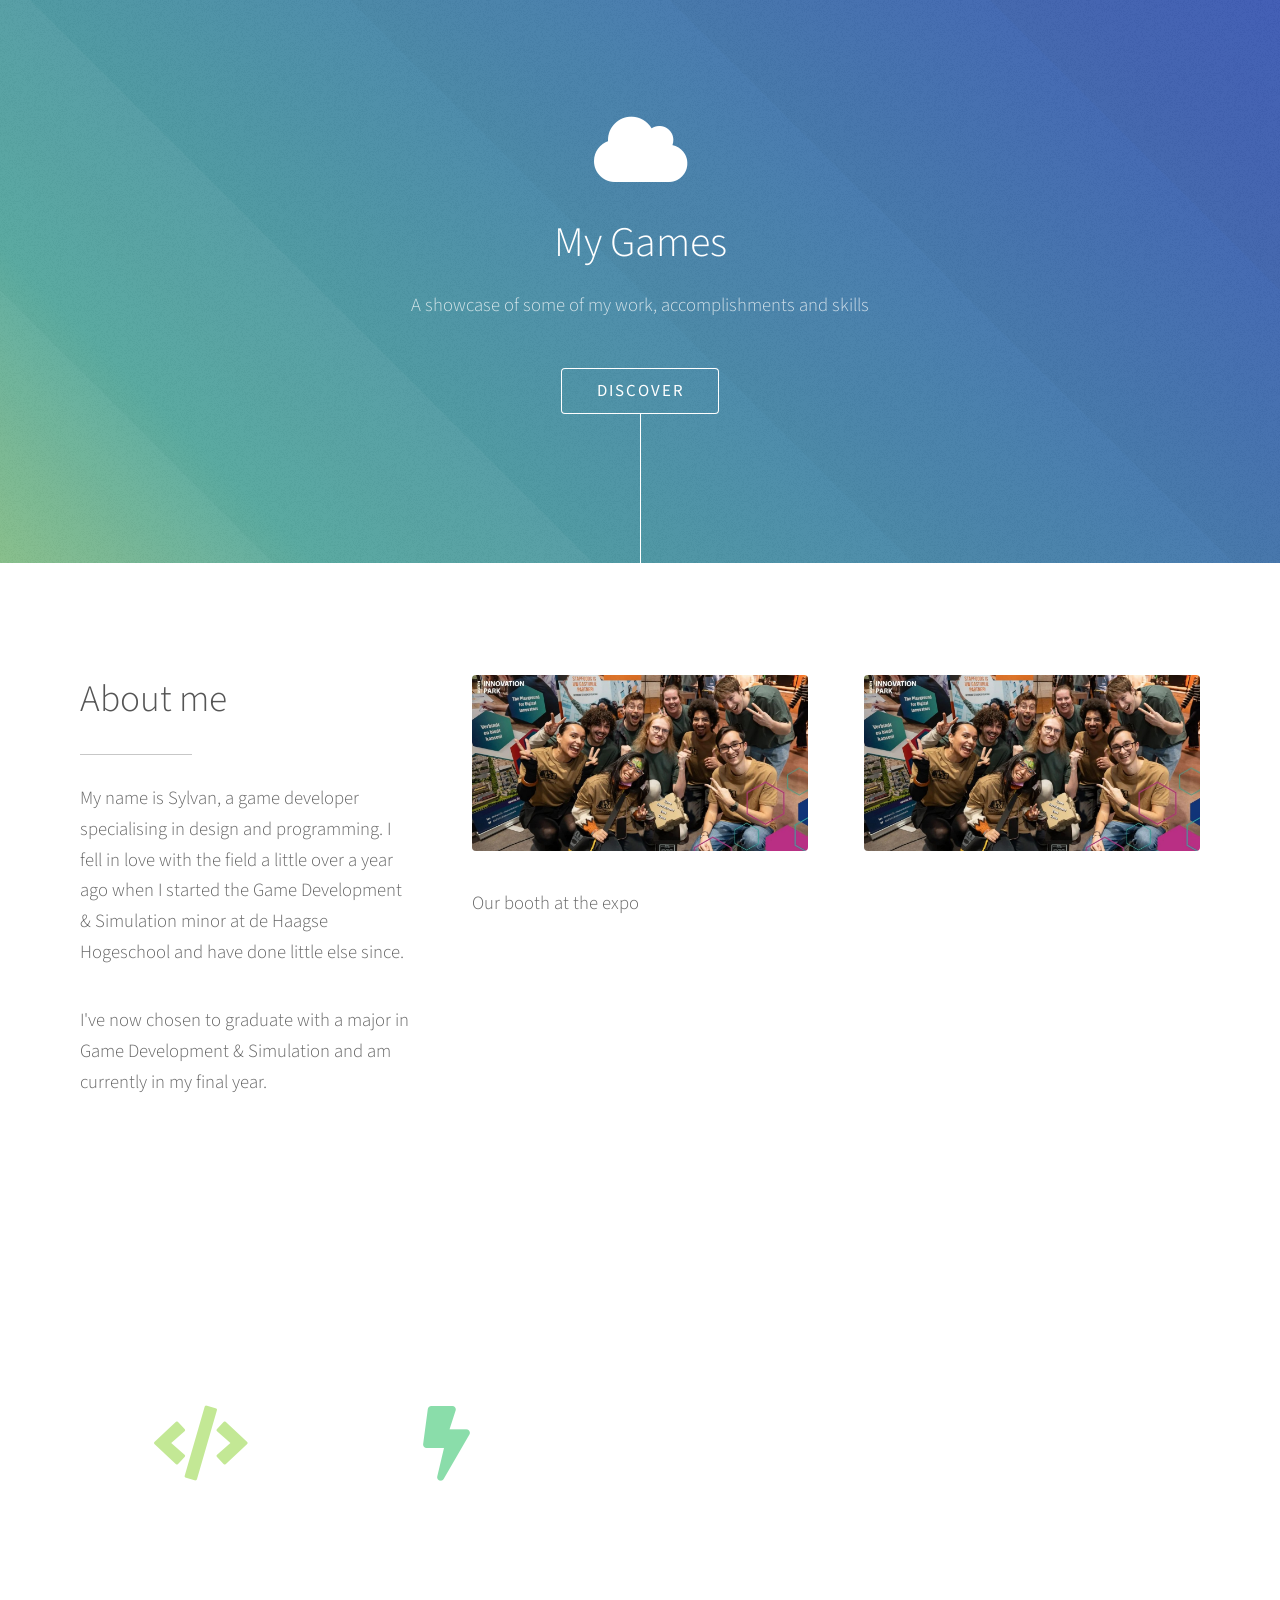
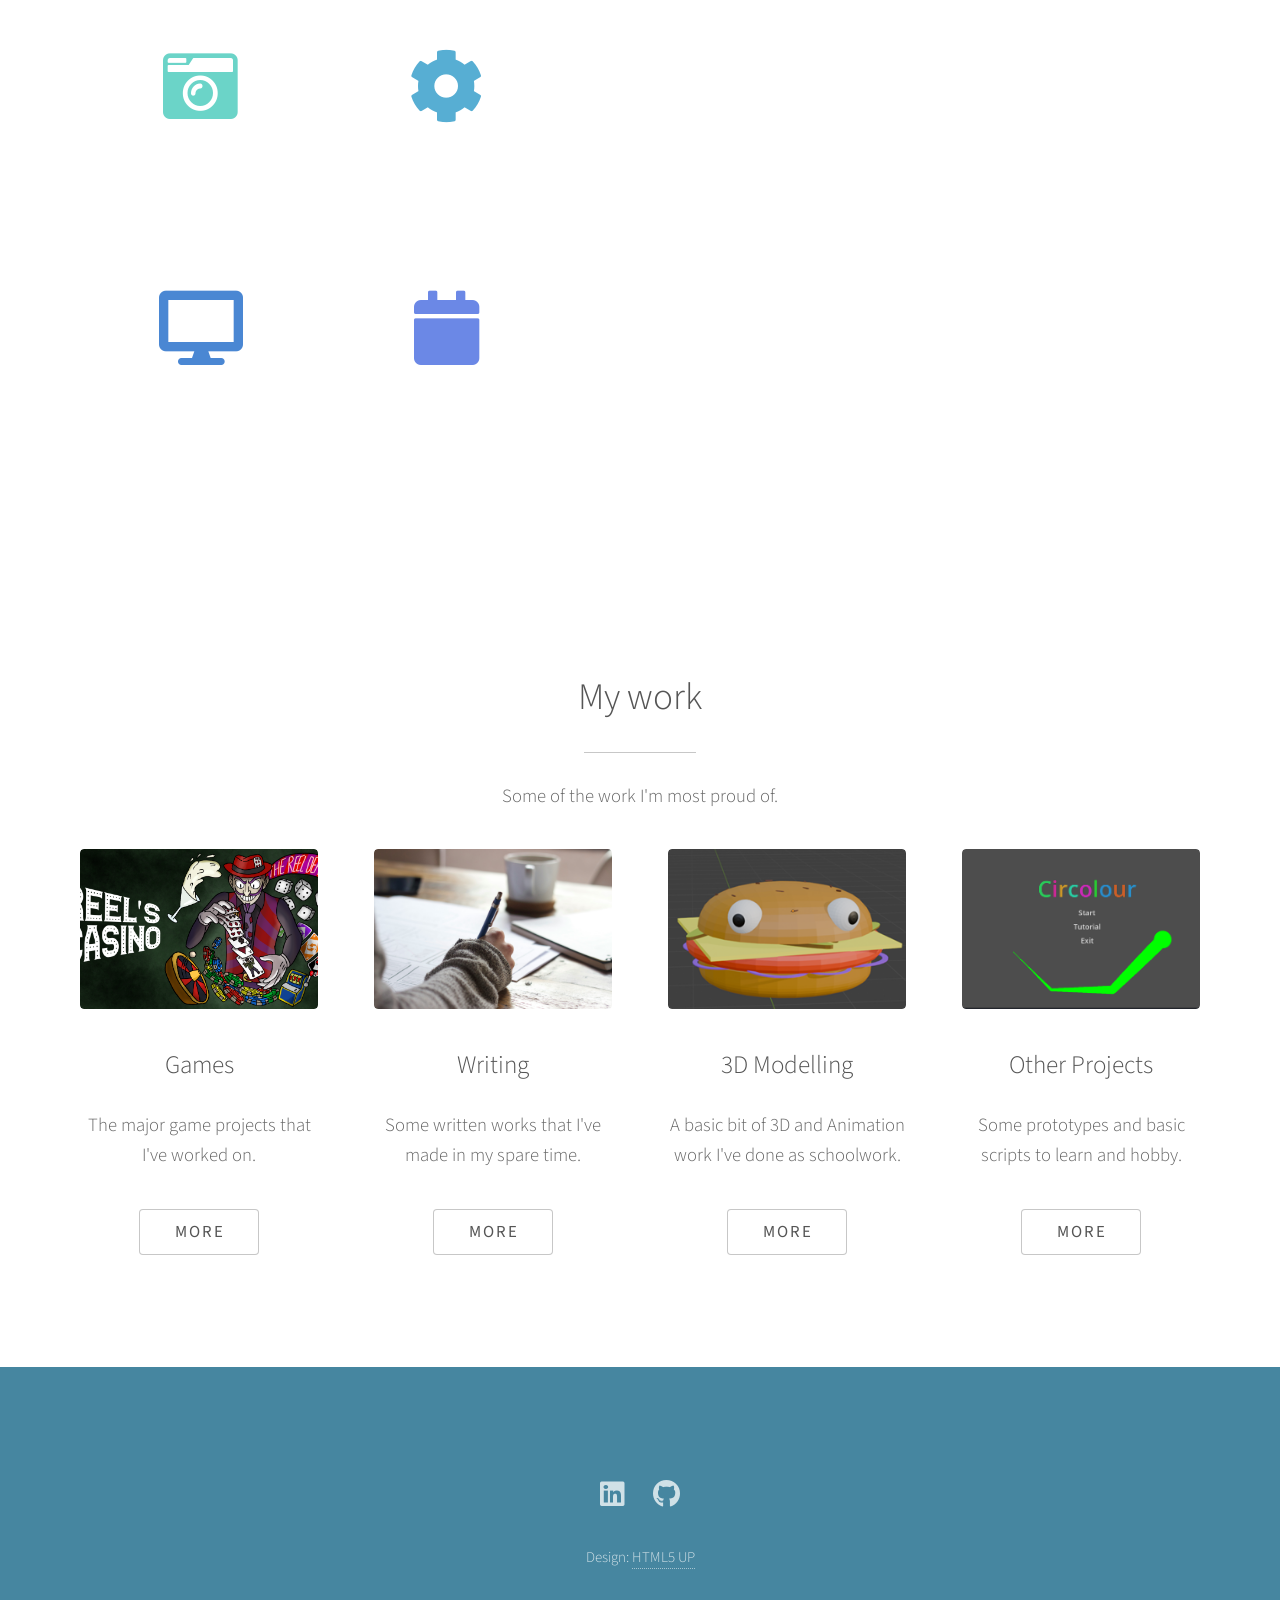
==== games.html @ 19615904 "added other page" ====
<!DOCTYPE HTML>
<!--
	Photon by HTML5 UP
	html5up.net | @ajlkn
	Free for personal and commercial use under the CCA 3.0 license (html5up.net/license)
-->
<html>
	<head>
		<title>My Games</title>
		<meta charset="utf-8" />
		<meta name="viewport" content="width=device-width, initial-scale=1, user-scalable=no" />
		<link rel="stylesheet" href="assets/css/main.css" />
		<noscript><link rel="stylesheet" href="assets/css/noscript.css" /></noscript>
	</head>
	<body class="is-preload">

		<!-- Header -->
			<section id="header">
				<div class="inner">
					<span class="icon solid major fa-cloud"></span>
					<h1>My Games</h1>
					<p>A showcase of some of my work, accomplishments and skills</p>
					<ul class="actions special">
						<li><a href="#one" class="button scrolly">Discover</a></li>
					</ul>
				</div>
			</section>

		<!-- One -->
			<section id="one" class="main style1">
				<div class="container">
					<div class="row gtr-150">
						<div class="col-4 col-12-medium">
							<header class="major">
								<h2>About me</h2>
							</header>
							<p> My name is Sylvan, a game developer specialising in design and programming. I fell in love with the field a little over a year ago when I started the Game Development & Simulation minor at de Haagse Hogeschool and have done little else since. </p>
							<p> I've now chosen to graduate with a major in Game Development & Simulation and am currently in my final year. </p>
						</div>
						<div class="col-4 col-12-medium imp-medium">
							<span class="image fit"><img src="images/expo.jpg" alt="" /></span>
							<p> Our booth at the expo </p>
						</div>
						<div class="col-4 col-12-medium imp-medium">
							<span class="image fit"><img src="images/expo.jpg" alt="" /></span>
						</div>
					</div>
				</div>
			</section>

		<!-- Two -->
			<section id="two" class="main style2">
				<div class="container">
					<div class="row gtr-150">
						<div class="col-6 col-12-medium">
							<ul class="major-icons">
								<li><span class="icon solid style1 major fa-code"></span></li>
								<li><span class="icon solid style2 major fa-bolt"></span></li>
								<li><span class="icon solid style3 major fa-camera-retro"></span></li>
								<li><span class="icon solid style4 major fa-cog"></span></li>
								<li><span class="icon solid style5 major fa-desktop"></span></li>
								<li><span class="icon solid style6 major fa-calendar"></span></li>
							</ul>
						</div>
						<div class="col-6 col-12-medium">
							<header class="major">
								<h2>My skillset</h2>
							</header>
							<p>I've been studying computer science for almost 4 years, and in that time I've gained familiarity with many different languages, whether it's C#, Java, Python, C++.</p>
							<p>
								Since picking up game development, I've been working mainly in GDScript, but I've worked with C# in Unity and am currently working in Unreal with C++. 
								I have a personal philosophy that you only need to understand the flow of programming, so I'm never afraid to try out a new language. It's just a matter of picking up syntax.
							</p>
							<p>While I'm mainly a programmer by trade, I also love writing for and designing games. I simply cannot let poor writing and design slip into a game under my watch, and it's something I often cannot stop thinking about while making games - even in my free time.</p>
						</div>
					</div>
				</div>
			</section>

		<!-- Three -->
			<section id="three" class="main style1 special">
				<div class="container">
					<header class="major">
						<h2>My work</h2>
					</header>
					<p>Some of the work I'm most proud of.</p>
					<div class="row gtr-150">
						<div class="col-3 col-12-medium">
							<span class="image fit"><img src="images/reels.png" alt="" /></span>
							<h3>Games</h3>
							<p>The major game projects that I've worked on.</p>
							<ul class="actions special">
								<li><a href="#" class="button">More</a></li>
							</ul>
						</div>
						<div class="col-3 col-12-medium">
							<span class="image fit"><img src="images/writing.jpg" alt="" /></span>
							<h3>Writing</h3>
							<p>Some written works that I've made in my spare time.</p>
							<ul class="actions special">
								<li><a href="writing.html" class="button">More</a></li>
							</ul>
						</div>
						<div class="col-3 col-12-medium">
							<span class="image fit"><img src="images/borgar.png" alt="" /></span>
							<h3>3D Modelling</h3>
							<p>A basic bit of 3D and Animation work I've done as schoolwork.</p>
							<ul class="actions special">
								<li><a href="models.html" class="button">More</a></li>
							</ul>
						</div>
						<div class="col-3 col-12-medium">
							<span class="image fit"><img src="images/circolour.png" alt="" /></span>
							<h3>Other Projects</h3>
							<p>Some prototypes and basic scripts to learn and hobby.</p>
							<ul class="actions special">
								<li><a href="other.html" class="button">More</a></li>
							</ul>
						</div>
					</div>
				</div>
			</section>

		<!-- Footer -->
			<section id="footer">
				<ul class="icons">
					<li><a href="https://www.linkedin.com/in/sylvan-elderson-86b77230b/" class="icon brands alt fa-linkedin"><span class="label">Twitter</span></a></li>
					<li><a href="https://github.com/OutworldToast" class="icon brands alt fa-github"><span class="label">GitHub</span></a></li>
				</ul>
				<ul class="copyright">
					<li>Design: <a href="http://html5up.net">HTML5 UP</a></li>
				</ul>
			</section>

		<!-- Scripts -->
			<script src="assets/js/jquery.min.js"></script>
			<script src="assets/js/jquery.scrolly.min.js"></script>
			<script src="assets/js/browser.min.js"></script>
			<script src="assets/js/breakpoints.min.js"></script>
			<script src="assets/js/util.js"></script>
			<script src="assets/js/main.js"></script>

	</body>
</html>
---- assets/css/main.css ----
@import url("fontawesome-all.min.css");
@import url("https://fonts.googleapis.com/css?family=Source+Sans+Pro:300,300italic,400,400italic");

/*
	Photon by HTML5 UP
	html5up.net | @ajlkn
	Free for personal and commercial use under the CCA 3.0 license (html5up.net/license)
*/

html, body, div, span, applet, object,
iframe, h1, h2, h3, h4, h5, h6, p, blockquote,
pre, a, abbr, acronym, address, big, cite,
code, del, dfn, em, img, ins, kbd, q, s, samp,
small, strike, strong, sub, sup, tt, var, b,
u, i, center, dl, dt, dd, ol, ul, li, fieldset,
form, label, legend, table, caption, tbody,
tfoot, thead, tr, th, td, article, aside,
canvas, details, embed, figure, figcaption,
footer, header, hgroup, menu, nav, output, ruby,
section, summary, time, mark, audio, video {
	margin: 0;
	padding: 0;
	border: 0;
	font-size: 100%;
	font: inherit;
	vertical-align: baseline;}

article, aside, details, figcaption, figure,
footer, header, hgroup, menu, nav, section {
	display: block;}

body {
	line-height: 1;
}

ol, ul {
	list-style: none;
}

blockquote, q {
	quotes: none;
}

	blockquote:before, blockquote:after, q:before, q:after {
		content: '';
		content: none;
	}

table {
	border-collapse: collapse;
	border-spacing: 0;
}

body {
	-webkit-text-size-adjust: none;
}

mark {
	background-color: transparent;
	color: inherit;
}

input::-moz-focus-inner {
	border: 0;
	padding: 0;
}

input, select, textarea {
	-moz-appearance: none;
	-webkit-appearance: none;
	-ms-appearance: none;
	appearance: none;
}

/* Basic */

	html {
		box-sizing: border-box;
	}

	*, *:before, *:after {
		box-sizing: inherit;
	}

	body {
		background: #fff;
	}

		body.is-preload *, body.is-preload *:before, body.is-preload *:after {
			-moz-animation: none !important;
			-webkit-animation: none !important;
			-ms-animation: none !important;
			animation: none !important;
			-moz-transition: none !important;
			-webkit-transition: none !important;
			-ms-transition: none !important;
			transition: none !important;
		}

	body, input, select, textarea {
		color: #666;
		font-family: "Source Sans Pro", Helvetica, sans-serif;
		font-size: 16pt;
		font-weight: 300;
		line-height: 1.65em;
	}

	a {
		-moz-transition: color 0.2s ease-in-out, border-color 0.2s ease-in-out;
		-webkit-transition: color 0.2s ease-in-out, border-color 0.2s ease-in-out;
		-ms-transition: color 0.2s ease-in-out, border-color 0.2s ease-in-out;
		transition: color 0.2s ease-in-out, border-color 0.2s ease-in-out;
		border-bottom: dotted 1px #666;
		color: inherit;
		text-decoration: none;
	}

		a:hover {
			border-bottom-color: transparent !important;
			color: #6bd4c8;
		}

	strong, b {
		color: #555;
		font-weight: 400;
	}

	em, i {
		font-style: italic;
	}

	p {
		margin: 0 0 2em 0;
	}

	h1, h2, h3, h4, h5, h6 {
		color: #555;
		line-height: 1em;
		margin: 0 0 1em 0;
	}

		h1 a, h2 a, h3 a, h4 a, h5 a, h6 a {
			color: inherit;
			text-decoration: none;
		}

	h1 {
		font-size: 2.25em;
		line-height: 1.35em;
	}

	h2 {
		font-size: 2em;
		line-height: 1.35em;
	}

	h3 {
		font-size: 1.35em;
		line-height: 1.5em;
	}

	h4 {
		font-size: 1.25em;
		line-height: 1.5em;
	}

	h5 {
		font-size: 0.9em;
		line-height: 1.5em;
	}

	h6 {
		font-size: 0.7em;
		line-height: 1.5em;
	}

	sub {
		font-size: 0.8em;
		position: relative;
		top: 0.5em;
	}

	sup {
		font-size: 0.8em;
		position: relative;
		top: -0.5em;
	}

	hr {
		border: 0;
		border-bottom: solid 1px rgba(144, 144, 144, 0.5);
		margin: 2em 0;
	}

		hr.major {
			margin: 3em 0;
		}

	blockquote {
		border-left: solid 4px rgba(144, 144, 144, 0.5);
		font-style: italic;
		margin: 0 0 2em 0;
		padding: 0.5em 0 0.5em 2em;
	}

	code {
		background: rgba(144, 144, 144, 0.075);
		border-radius: 4px;
		border: solid 1px rgba(144, 144, 144, 0.5);
		font-family: "Courier New", monospace;
		font-size: 0.9em;
		margin: 0 0.25em;
		padding: 0.25em 0.65em;
	}

	pre {
		-webkit-overflow-scrolling: touch;
		font-family: "Courier New", monospace;
		font-size: 0.9em;
		margin: 0 0 2em 0;
	}

		pre code {
			display: block;
			line-height: 1.75em;
			padding: 1em 1.5em;
			overflow-x: auto;
		}

	.align-left {
		text-align: left;
	}

	.align-center {
		text-align: center;
	}

	.align-right {
		text-align: right;
	}

/* Container */

	.container {
		margin: 0 auto;
		max-width: calc(100% - 4em);
		width: 60em;
	}

		.container.xsmall {
			width: 15em;
		}

		.container.small {
			width: 30em;
		}

		.container.medium {
			width: 45em;
		}

		.container.large {
			width: 75em;
		}

		.container.xlarge {
			width: 90em;
		}

		.container.max {
			width: 100%;
		}

		@media screen and (max-width: 980px) {

			.container {
				max-width: 100% !important;
				width: 100% !important;
			}

		}

		@media screen and (max-width: 480px) {

			.container {
				max-width: calc(100% - 3em);
			}

		}

/* Row */

	.row {
		display: flex;
		flex-wrap: wrap;
		box-sizing: border-box;
		align-items: stretch;
	}

		.row > * {
			box-sizing: border-box;
		}

		.row.gtr-uniform > * > :last-child {
			margin-bottom: 0;
		}

		.row.aln-left {
			justify-content: flex-start;
		}

		.row.aln-center {
			justify-content: center;
		}

		.row.aln-right {
			justify-content: flex-end;
		}

		.row.aln-top {
			align-items: flex-start;
		}

		.row.aln-middle {
			align-items: center;
		}

		.row.aln-bottom {
			align-items: flex-end;
		}

		.row > .imp {
			order: -1;
		}

		.row > .col-1 {
			width: 8.33333%;
		}

		.row > .off-1 {
			margin-left: 8.33333%;
		}

		.row > .col-2 {
			width: 16.66667%;
		}

		.row > .off-2 {
			margin-left: 16.66667%;
		}

		.row > .col-3 {
			width: 25%;
		}

		.row > .off-3 {
			margin-left: 25%;
		}

		.row > .col-4 {
			width: 33.33333%;
		}

		.row > .off-4 {
			margin-left: 33.33333%;
		}

		.row > .col-5 {
			width: 41.66667%;
		}

		.row > .off-5 {
			margin-left: 41.66667%;
		}

		.row > .col-6 {
			width: 50%;
		}

		.row > .off-6 {
			margin-left: 50%;
		}

		.row > .col-7 {
			width: 58.33333%;
		}

		.row > .off-7 {
			margin-left: 58.33333%;
		}

		.row > .col-8 {
			width: 66.66667%;
		}

		.row > .off-8 {
			margin-left: 66.66667%;
		}

		.row > .col-9 {
			width: 75%;
		}

		.row > .off-9 {
			margin-left: 75%;
		}

		.row > .col-10 {
			width: 83.33333%;
		}

		.row > .off-10 {
			margin-left: 83.33333%;
		}

		.row > .col-11 {
			width: 91.66667%;
		}

		.row > .off-11 {
			margin-left: 91.66667%;
		}

		.row > .col-12 {
			width: 100%;
		}

		.row > .off-12 {
			margin-left: 100%;
		}

		.row.gtr-0 {
			margin-top: 0;
			margin-left: 0em;
		}

			.row.gtr-0 > * {
				padding: 0 0 0 0em;
			}

			.row.gtr-0.gtr-uniform {
				margin-top: 0em;
			}

				.row.gtr-0.gtr-uniform > * {
					padding-top: 0em;
				}

		.row.gtr-25 {
			margin-top: 0;
			margin-left: -0.5em;
		}

			.row.gtr-25 > * {
				padding: 0 0 0 0.5em;
			}

			.row.gtr-25.gtr-uniform {
				margin-top: -0.5em;
			}

				.row.gtr-25.gtr-uniform > * {
					padding-top: 0.5em;
				}

		.row.gtr-50 {
			margin-top: 0;
			margin-left: -1em;
		}

			.row.gtr-50 > * {
				padding: 0 0 0 1em;
			}

			.row.gtr-50.gtr-uniform {
				margin-top: -1em;
			}

				.row.gtr-50.gtr-uniform > * {
					padding-top: 1em;
				}

		.row {
			margin-top: 0;
			margin-left: -2em;
		}

			.row > * {
				padding: 0 0 0 2em;
			}

			.row.gtr-uniform {
				margin-top: -2em;
			}

				.row.gtr-uniform > * {
					padding-top: 2em;
				}

		.row.gtr-150 {
			margin-top: 0;
			margin-left: -3em;
		}

			.row.gtr-150 > * {
				padding: 0 0 0 3em;
			}

			.row.gtr-150.gtr-uniform {
				margin-top: -3em;
			}

				.row.gtr-150.gtr-uniform > * {
					padding-top: 3em;
				}

		.row.gtr-200 {
			margin-top: 0;
			margin-left: -4em;
		}

			.row.gtr-200 > * {
				padding: 0 0 0 4em;
			}

			.row.gtr-200.gtr-uniform {
				margin-top: -4em;
			}

				.row.gtr-200.gtr-uniform > * {
					padding-top: 4em;
				}

		@media screen and (max-width: 1680px) {

			.row {
				display: flex;
				flex-wrap: wrap;
				box-sizing: border-box;
				align-items: stretch;
			}

				.row > * {
					box-sizing: border-box;
				}

				.row.gtr-uniform > * > :last-child {
					margin-bottom: 0;
				}

				.row.aln-left {
					justify-content: flex-start;
				}

				.row.aln-center {
					justify-content: center;
				}

				.row.aln-right {
					justify-content: flex-end;
				}

				.row.aln-top {
					align-items: flex-start;
				}

				.row.aln-middle {
					align-items: center;
				}

				.row.aln-bottom {
					align-items: flex-end;
				}

				.row > .imp-xlarge {
					order: -1;
				}

				.row > .col-1-xlarge {
					width: 8.33333%;
				}

				.row > .off-1-xlarge {
					margin-left: 8.33333%;
				}

				.row > .col-2-xlarge {
					width: 16.66667%;
				}

				.row > .off-2-xlarge {
					margin-left: 16.66667%;
				}

				.row > .col-3-xlarge {
					width: 25%;
				}

				.row > .off-3-xlarge {
					margin-left: 25%;
				}

				.row > .col-4-xlarge {
					width: 33.33333%;
				}

				.row > .off-4-xlarge {
					margin-left: 33.33333%;
				}

				.row > .col-5-xlarge {
					width: 41.66667%;
				}

				.row > .off-5-xlarge {
					margin-left: 41.66667%;
				}

				.row > .col-6-xlarge {
					width: 50%;
				}

				.row > .off-6-xlarge {
					margin-left: 50%;
				}

				.row > .col-7-xlarge {
					width: 58.33333%;
				}

				.row > .off-7-xlarge {
					margin-left: 58.33333%;
				}

				.row > .col-8-xlarge {
					width: 66.66667%;
				}

				.row > .off-8-xlarge {
					margin-left: 66.66667%;
				}

				.row > .col-9-xlarge {
					width: 75%;
				}

				.row > .off-9-xlarge {
					margin-left: 75%;
				}

				.row > .col-10-xlarge {
					width: 83.33333%;
				}

				.row > .off-10-xlarge {
					margin-left: 83.33333%;
				}

				.row > .col-11-xlarge {
					width: 91.66667%;
				}

				.row > .off-11-xlarge {
					margin-left: 91.66667%;
				}

				.row > .col-12-xlarge {
					width: 100%;
				}

				.row > .off-12-xlarge {
					margin-left: 100%;
				}

				.row.gtr-0 {
					margin-top: 0;
					margin-left: 0em;
				}

					.row.gtr-0 > * {
						padding: 0 0 0 0em;
					}

					.row.gtr-0.gtr-uniform {
						margin-top: 0em;
					}

						.row.gtr-0.gtr-uniform > * {
							padding-top: 0em;
						}

				.row.gtr-25 {
					margin-top: 0;
					margin-left: -0.5em;
				}

					.row.gtr-25 > * {
						padding: 0 0 0 0.5em;
					}

					.row.gtr-25.gtr-uniform {
						margin-top: -0.5em;
					}

						.row.gtr-25.gtr-uniform > * {
							padding-top: 0.5em;
						}

				.row.gtr-50 {
					margin-top: 0;
					margin-left: -1em;
				}

					.row.gtr-50 > * {
						padding: 0 0 0 1em;
					}

					.row.gtr-50.gtr-uniform {
						margin-top: -1em;
					}

						.row.gtr-50.gtr-uniform > * {
							padding-top: 1em;
						}

				.row {
					margin-top: 0;
					margin-left: -2em;
				}

					.row > * {
						padding: 0 0 0 2em;
					}

					.row.gtr-uniform {
						margin-top: -2em;
					}

						.row.gtr-uniform > * {
							padding-top: 2em;
						}

				.row.gtr-150 {
					margin-top: 0;
					margin-left: -3em;
				}

					.row.gtr-150 > * {
						padding: 0 0 0 3em;
					}

					.row.gtr-150.gtr-uniform {
						margin-top: -3em;
					}

						.row.gtr-150.gtr-uniform > * {
							padding-top: 3em;
						}

				.row.gtr-200 {
					margin-top: 0;
					margin-left: -4em;
				}

					.row.gtr-200 > * {
						padding: 0 0 0 4em;
					}

					.row.gtr-200.gtr-uniform {
						margin-top: -4em;
					}

						.row.gtr-200.gtr-uniform > * {
							padding-top: 4em;
						}

		}

		@media screen and (max-width: 1140px) {

			.row {
				display: flex;
				flex-wrap: wrap;
				box-sizing: border-box;
				align-items: stretch;
			}

				.row > * {
					box-sizing: border-box;
				}

				.row.gtr-uniform > * > :last-child {
					margin-bottom: 0;
				}

				.row.aln-left {
					justify-content: flex-start;
				}

				.row.aln-center {
					justify-content: center;
				}

				.row.aln-right {
					justify-content: flex-end;
				}

				.row.aln-top {
					align-items: flex-start;
				}

				.row.aln-middle {
					align-items: center;
				}

				.row.aln-bottom {
					align-items: flex-end;
				}

				.row > .imp-large {
					order: -1;
				}

				.row > .col-1-large {
					width: 8.33333%;
				}

				.row > .off-1-large {
					margin-left: 8.33333%;
				}

				.row > .col-2-large {
					width: 16.66667%;
				}

				.row > .off-2-large {
					margin-left: 16.66667%;
				}

				.row > .col-3-large {
					width: 25%;
				}

				.row > .off-3-large {
					margin-left: 25%;
				}

				.row > .col-4-large {
					width: 33.33333%;
				}

				.row > .off-4-large {
					margin-left: 33.33333%;
				}

				.row > .col-5-large {
					width: 41.66667%;
				}

				.row > .off-5-large {
					margin-left: 41.66667%;
				}

				.row > .col-6-large {
					width: 50%;
				}

				.row > .off-6-large {
					margin-left: 50%;
				}

				.row > .col-7-large {
					width: 58.33333%;
				}

				.row > .off-7-large {
					margin-left: 58.33333%;
				}

				.row > .col-8-large {
					width: 66.66667%;
				}

				.row > .off-8-large {
					margin-left: 66.66667%;
				}

				.row > .col-9-large {
					width: 75%;
				}

				.row > .off-9-large {
					margin-left: 75%;
				}

				.row > .col-10-large {
					width: 83.33333%;
				}

				.row > .off-10-large {
					margin-left: 83.33333%;
				}

				.row > .col-11-large {
					width: 91.66667%;
				}

				.row > .off-11-large {
					margin-left: 91.66667%;
				}

				.row > .col-12-large {
					width: 100%;
				}

				.row > .off-12-large {
					margin-left: 100%;
				}

				.row.gtr-0 {
					margin-top: 0;
					margin-left: 0em;
				}

					.row.gtr-0 > * {
						padding: 0 0 0 0em;
					}

					.row.gtr-0.gtr-uniform {
						margin-top: 0em;
					}

						.row.gtr-0.gtr-uniform > * {
							padding-top: 0em;
						}

				.row.gtr-25 {
					margin-top: 0;
					margin-left: -0.5em;
				}

					.row.gtr-25 > * {
						padding: 0 0 0 0.5em;
					}

					.row.gtr-25.gtr-uniform {
						margin-top: -0.5em;
					}

						.row.gtr-25.gtr-uniform > * {
							padding-top: 0.5em;
						}

				.row.gtr-50 {
					margin-top: 0;
					margin-left: -1em;
				}

					.row.gtr-50 > * {
						padding: 0 0 0 1em;
					}

					.row.gtr-50.gtr-uniform {
						margin-top: -1em;
					}

						.row.gtr-50.gtr-uniform > * {
							padding-top: 1em;
						}

				.row {
					margin-top: 0;
					margin-left: -2em;
				}

					.row > * {
						padding: 0 0 0 2em;
					}

					.row.gtr-uniform {
						margin-top: -2em;
					}

						.row.gtr-uniform > * {
							padding-top: 2em;
						}

				.row.gtr-150 {
					margin-top: 0;
					margin-left: -3em;
				}

					.row.gtr-150 > * {
						padding: 0 0 0 3em;
					}

					.row.gtr-150.gtr-uniform {
						margin-top: -3em;
					}

						.row.gtr-150.gtr-uniform > * {
							padding-top: 3em;
						}

				.row.gtr-200 {
					margin-top: 0;
					margin-left: -4em;
				}

					.row.gtr-200 > * {
						padding: 0 0 0 4em;
					}

					.row.gtr-200.gtr-uniform {
						margin-top: -4em;
					}

						.row.gtr-200.gtr-uniform > * {
							padding-top: 4em;
						}

		}

		@media screen and (max-width: 980px) {

			.row {
				display: flex;
				flex-wrap: wrap;
				box-sizing: border-box;
				align-items: stretch;
			}

				.row > * {
					box-sizing: border-box;
				}

				.row.gtr-uniform > * > :last-child {
					margin-bottom: 0;
				}

				.row.aln-left {
					justify-content: flex-start;
				}

				.row.aln-center {
					justify-content: center;
				}

				.row.aln-right {
					justify-content: flex-end;
				}

				.row.aln-top {
					align-items: flex-start;
				}

				.row.aln-middle {
					align-items: center;
				}

				.row.aln-bottom {
					align-items: flex-end;
				}

				.row > .imp-medium {
					order: -1;
				}

				.row > .col-1-medium {
					width: 8.33333%;
				}

				.row > .off-1-medium {
					margin-left: 8.33333%;
				}

				.row > .col-2-medium {
					width: 16.66667%;
				}

				.row > .off-2-medium {
					margin-left: 16.66667%;
				}

				.row > .col-3-medium {
					width: 25%;
				}

				.row > .off-3-medium {
					margin-left: 25%;
				}

				.row > .col-4-medium {
					width: 33.33333%;
				}

				.row > .off-4-medium {
					margin-left: 33.33333%;
				}

				.row > .col-5-medium {
					width: 41.66667%;
				}

				.row > .off-5-medium {
					margin-left: 41.66667%;
				}

				.row > .col-6-medium {
					width: 50%;
				}

				.row > .off-6-medium {
					margin-left: 50%;
				}

				.row > .col-7-medium {
					width: 58.33333%;
				}

				.row > .off-7-medium {
					margin-left: 58.33333%;
				}

				.row > .col-8-medium {
					width: 66.66667%;
				}

				.row > .off-8-medium {
					margin-left: 66.66667%;
				}

				.row > .col-9-medium {
					width: 75%;
				}

				.row > .off-9-medium {
					margin-left: 75%;
				}

				.row > .col-10-medium {
					width: 83.33333%;
				}

				.row > .off-10-medium {
					margin-left: 83.33333%;
				}

				.row > .col-11-medium {
					width: 91.66667%;
				}

				.row > .off-11-medium {
					margin-left: 91.66667%;
				}

				.row > .col-12-medium {
					width: 100%;
				}

				.row > .off-12-medium {
					margin-left: 100%;
				}

				.row.gtr-0 {
					margin-top: 0;
					margin-left: 0em;
				}

					.row.gtr-0 > * {
						padding: 0 0 0 0em;
					}

					.row.gtr-0.gtr-uniform {
						margin-top: 0em;
					}

						.row.gtr-0.gtr-uniform > * {
							padding-top: 0em;
						}

				.row.gtr-25 {
					margin-top: 0;
					margin-left: -0.5em;
				}

					.row.gtr-25 > * {
						padding: 0 0 0 0.5em;
					}

					.row.gtr-25.gtr-uniform {
						margin-top: -0.5em;
					}

						.row.gtr-25.gtr-uniform > * {
							padding-top: 0.5em;
						}

				.row.gtr-50 {
					margin-top: 0;
					margin-left: -1em;
				}

					.row.gtr-50 > * {
						padding: 0 0 0 1em;
					}

					.row.gtr-50.gtr-uniform {
						margin-top: -1em;
					}

						.row.gtr-50.gtr-uniform > * {
							padding-top: 1em;
						}

				.row {
					margin-top: 0;
					margin-left: -2em;
				}

					.row > * {
						padding: 0 0 0 2em;
					}

					.row.gtr-uniform {
						margin-top: -2em;
					}

						.row.gtr-uniform > * {
							padding-top: 2em;
						}

				.row.gtr-150 {
					margin-top: 0;
					margin-left: -3em;
				}

					.row.gtr-150 > * {
						padding: 0 0 0 3em;
					}

					.row.gtr-150.gtr-uniform {
						margin-top: -3em;
					}

						.row.gtr-150.gtr-uniform > * {
							padding-top: 3em;
						}

				.row.gtr-200 {
					margin-top: 0;
					margin-left: -4em;
				}

					.row.gtr-200 > * {
						padding: 0 0 0 4em;
					}

					.row.gtr-200.gtr-uniform {
						margin-top: -4em;
					}

						.row.gtr-200.gtr-uniform > * {
							padding-top: 4em;
						}

		}

		@media screen and (max-width: 736px) {

			.row {
				display: flex;
				flex-wrap: wrap;
				box-sizing: border-box;
				align-items: stretch;
			}

				.row > * {
					box-sizing: border-box;
				}

				.row.gtr-uniform > * > :last-child {
					margin-bottom: 0;
				}

				.row.aln-left {
					justify-content: flex-start;
				}

				.row.aln-center {
					justify-content: center;
				}

				.row.aln-right {
					justify-content: flex-end;
				}

				.row.aln-top {
					align-items: flex-start;
				}

				.row.aln-middle {
					align-items: center;
				}

				.row.aln-bottom {
					align-items: flex-end;
				}

				.row > .imp-small {
					order: -1;
				}

				.row > .col-1-small {
					width: 8.33333%;
				}

				.row > .off-1-small {
					margin-left: 8.33333%;
				}

				.row > .col-2-small {
					width: 16.66667%;
				}

				.row > .off-2-small {
					margin-left: 16.66667%;
				}

				.row > .col-3-small {
					width: 25%;
				}

				.row > .off-3-small {
					margin-left: 25%;
				}

				.row > .col-4-small {
					width: 33.33333%;
				}

				.row > .off-4-small {
					margin-left: 33.33333%;
				}

				.row > .col-5-small {
					width: 41.66667%;
				}

				.row > .off-5-small {
					margin-left: 41.66667%;
				}

				.row > .col-6-small {
					width: 50%;
				}

				.row > .off-6-small {
					margin-left: 50%;
				}

				.row > .col-7-small {
					width: 58.33333%;
				}

				.row > .off-7-small {
					margin-left: 58.33333%;
				}

				.row > .col-8-small {
					width: 66.66667%;
				}

				.row > .off-8-small {
					margin-left: 66.66667%;
				}

				.row > .col-9-small {
					width: 75%;
				}

				.row > .off-9-small {
					margin-left: 75%;
				}

				.row > .col-10-small {
					width: 83.33333%;
				}

				.row > .off-10-small {
					margin-left: 83.33333%;
				}

				.row > .col-11-small {
					width: 91.66667%;
				}

				.row > .off-11-small {
					margin-left: 91.66667%;
				}

				.row > .col-12-small {
					width: 100%;
				}

				.row > .off-12-small {
					margin-left: 100%;
				}

				.row.gtr-0 {
					margin-top: 0;
					margin-left: 0em;
				}

					.row.gtr-0 > * {
						padding: 0 0 0 0em;
					}

					.row.gtr-0.gtr-uniform {
						margin-top: 0em;
					}

						.row.gtr-0.gtr-uniform > * {
							padding-top: 0em;
						}

				.row.gtr-25 {
					margin-top: 0;
					margin-left: -0.5em;
				}

					.row.gtr-25 > * {
						padding: 0 0 0 0.5em;
					}

					.row.gtr-25.gtr-uniform {
						margin-top: -0.5em;
					}

						.row.gtr-25.gtr-uniform > * {
							padding-top: 0.5em;
						}

				.row.gtr-50 {
					margin-top: 0;
					margin-left: -1em;
				}

					.row.gtr-50 > * {
						padding: 0 0 0 1em;
					}

					.row.gtr-50.gtr-uniform {
						margin-top: -1em;
					}

						.row.gtr-50.gtr-uniform > * {
							padding-top: 1em;
						}

				.row {
					margin-top: 0;
					margin-left: -2em;
				}

					.row > * {
						padding: 0 0 0 2em;
					}

					.row.gtr-uniform {
						margin-top: -2em;
					}

						.row.gtr-uniform > * {
							padding-top: 2em;
						}

				.row.gtr-150 {
					margin-top: 0;
					margin-left: -3em;
				}

					.row.gtr-150 > * {
						padding: 0 0 0 3em;
					}

					.row.gtr-150.gtr-uniform {
						margin-top: -3em;
					}

						.row.gtr-150.gtr-uniform > * {
							padding-top: 3em;
						}

				.row.gtr-200 {
					margin-top: 0;
					margin-left: -4em;
				}

					.row.gtr-200 > * {
						padding: 0 0 0 4em;
					}

					.row.gtr-200.gtr-uniform {
						margin-top: -4em;
					}

						.row.gtr-200.gtr-uniform > * {
							padding-top: 4em;
						}

		}

		@media screen and (max-width: 480px) {

			.row {
				display: flex;
				flex-wrap: wrap;
				box-sizing: border-box;
				align-items: stretch;
			}

				.row > * {
					box-sizing: border-box;
				}

				.row.gtr-uniform > * > :last-child {
					margin-bottom: 0;
				}

				.row.aln-left {
					justify-content: flex-start;
				}

				.row.aln-center {
					justify-content: center;
				}

				.row.aln-right {
					justify-content: flex-end;
				}

				.row.aln-top {
					align-items: flex-start;
				}

				.row.aln-middle {
					align-items: center;
				}

				.row.aln-bottom {
					align-items: flex-end;
				}

				.row > .imp-xsmall {
					order: -1;
				}

				.row > .col-1-xsmall {
					width: 8.33333%;
				}

				.row > .off-1-xsmall {
					margin-left: 8.33333%;
				}

				.row > .col-2-xsmall {
					width: 16.66667%;
				}

				.row > .off-2-xsmall {
					margin-left: 16.66667%;
				}

				.row > .col-3-xsmall {
					width: 25%;
				}

				.row > .off-3-xsmall {
					margin-left: 25%;
				}

				.row > .col-4-xsmall {
					width: 33.33333%;
				}

				.row > .off-4-xsmall {
					margin-left: 33.33333%;
				}

				.row > .col-5-xsmall {
					width: 41.66667%;
				}

				.row > .off-5-xsmall {
					margin-left: 41.66667%;
				}

				.row > .col-6-xsmall {
					width: 50%;
				}

				.row > .off-6-xsmall {
					margin-left: 50%;
				}

				.row > .col-7-xsmall {
					width: 58.33333%;
				}

				.row > .off-7-xsmall {
					margin-left: 58.33333%;
				}

				.row > .col-8-xsmall {
					width: 66.66667%;
				}

				.row > .off-8-xsmall {
					margin-left: 66.66667%;
				}

				.row > .col-9-xsmall {
					width: 75%;
				}

				.row > .off-9-xsmall {
					margin-left: 75%;
				}

				.row > .col-10-xsmall {
					width: 83.33333%;
				}

				.row > .off-10-xsmall {
					margin-left: 83.33333%;
				}

				.row > .col-11-xsmall {
					width: 91.66667%;
				}

				.row > .off-11-xsmall {
					margin-left: 91.66667%;
				}

				.row > .col-12-xsmall {
					width: 100%;
				}

				.row > .off-12-xsmall {
					margin-left: 100%;
				}

				.row.gtr-0 {
					margin-top: 0;
					margin-left: 0em;
				}

					.row.gtr-0 > * {
						padding: 0 0 0 0em;
					}

					.row.gtr-0.gtr-uniform {
						margin-top: 0em;
					}

						.row.gtr-0.gtr-uniform > * {
							padding-top: 0em;
						}

				.row.gtr-25 {
					margin-top: 0;
					margin-left: -0.5em;
				}

					.row.gtr-25 > * {
						padding: 0 0 0 0.5em;
					}

					.row.gtr-25.gtr-uniform {
						margin-top: -0.5em;
					}

						.row.gtr-25.gtr-uniform > * {
							padding-top: 0.5em;
						}

				.row.gtr-50 {
					margin-top: 0;
					margin-left: -1em;
				}

					.row.gtr-50 > * {
						padding: 0 0 0 1em;
					}

					.row.gtr-50.gtr-uniform {
						margin-top: -1em;
					}

						.row.gtr-50.gtr-uniform > * {
							padding-top: 1em;
						}

				.row {
					margin-top: 0;
					margin-left: -2em;
				}

					.row > * {
						padding: 0 0 0 2em;
					}

					.row.gtr-uniform {
						margin-top: -2em;
					}

						.row.gtr-uniform > * {
							padding-top: 2em;
						}

				.row.gtr-150 {
					margin-top: 0;
					margin-left: -3em;
				}

					.row.gtr-150 > * {
						padding: 0 0 0 3em;
					}

					.row.gtr-150.gtr-uniform {
						margin-top: -3em;
					}

						.row.gtr-150.gtr-uniform > * {
							padding-top: 3em;
						}

				.row.gtr-200 {
					margin-top: 0;
					margin-left: -4em;
				}

					.row.gtr-200 > * {
						padding: 0 0 0 4em;
					}

					.row.gtr-200.gtr-uniform {
						margin-top: -4em;
					}

						.row.gtr-200.gtr-uniform > * {
							padding-top: 4em;
						}

		}

		@media screen and (max-width: 320px) {

			.row {
				display: flex;
				flex-wrap: wrap;
				box-sizing: border-box;
				align-items: stretch;
			}

				.row > * {
					box-sizing: border-box;
				}

				.row.gtr-uniform > * > :last-child {
					margin-bottom: 0;
				}

				.row.aln-left {
					justify-content: flex-start;
				}

				.row.aln-center {
					justify-content: center;
				}

				.row.aln-right {
					justify-content: flex-end;
				}

				.row.aln-top {
					align-items: flex-start;
				}

				.row.aln-middle {
					align-items: center;
				}

				.row.aln-bottom {
					align-items: flex-end;
				}

				.row > .imp-xxsmall {
					order: -1;
				}

				.row > .col-1-xxsmall {
					width: 8.33333%;
				}

				.row > .off-1-xxsmall {
					margin-left: 8.33333%;
				}

				.row > .col-2-xxsmall {
					width: 16.66667%;
				}

				.row > .off-2-xxsmall {
					margin-left: 16.66667%;
				}

				.row > .col-3-xxsmall {
					width: 25%;
				}

				.row > .off-3-xxsmall {
					margin-left: 25%;
				}

				.row > .col-4-xxsmall {
					width: 33.33333%;
				}

				.row > .off-4-xxsmall {
					margin-left: 33.33333%;
				}

				.row > .col-5-xxsmall {
					width: 41.66667%;
				}

				.row > .off-5-xxsmall {
					margin-left: 41.66667%;
				}

				.row > .col-6-xxsmall {
					width: 50%;
				}

				.row > .off-6-xxsmall {
					margin-left: 50%;
				}

				.row > .col-7-xxsmall {
					width: 58.33333%;
				}

				.row > .off-7-xxsmall {
					margin-left: 58.33333%;
				}

				.row > .col-8-xxsmall {
					width: 66.66667%;
				}

				.row > .off-8-xxsmall {
					margin-left: 66.66667%;
				}

				.row > .col-9-xxsmall {
					width: 75%;
				}

				.row > .off-9-xxsmall {
					margin-left: 75%;
				}

				.row > .col-10-xxsmall {
					width: 83.33333%;
				}

				.row > .off-10-xxsmall {
					margin-left: 83.33333%;
				}

				.row > .col-11-xxsmall {
					width: 91.66667%;
				}

				.row > .off-11-xxsmall {
					margin-left: 91.66667%;
				}

				.row > .col-12-xxsmall {
					width: 100%;
				}

				.row > .off-12-xxsmall {
					margin-left: 100%;
				}

				.row.gtr-0 {
					margin-top: 0;
					margin-left: 0em;
				}

					.row.gtr-0 > * {
						padding: 0 0 0 0em;
					}

					.row.gtr-0.gtr-uniform {
						margin-top: 0em;
					}

						.row.gtr-0.gtr-uniform > * {
							padding-top: 0em;
						}

				.row.gtr-25 {
					margin-top: 0;
					margin-left: -0.5em;
				}

					.row.gtr-25 > * {
						padding: 0 0 0 0.5em;
					}

					.row.gtr-25.gtr-uniform {
						margin-top: -0.5em;
					}

						.row.gtr-25.gtr-uniform > * {
							padding-top: 0.5em;
						}

				.row.gtr-50 {
					margin-top: 0;
					margin-left: -1em;
				}

					.row.gtr-50 > * {
						padding: 0 0 0 1em;
					}

					.row.gtr-50.gtr-uniform {
						margin-top: -1em;
					}

						.row.gtr-50.gtr-uniform > * {
							padding-top: 1em;
						}

				.row {
					margin-top: 0;
					margin-left: -2em;
				}

					.row > * {
						padding: 0 0 0 2em;
					}

					.row.gtr-uniform {
						margin-top: -2em;
					}

						.row.gtr-uniform > * {
							padding-top: 2em;
						}

				.row.gtr-150 {
					margin-top: 0;
					margin-left: -3em;
				}

					.row.gtr-150 > * {
						padding: 0 0 0 3em;
					}

					.row.gtr-150.gtr-uniform {
						margin-top: -3em;
					}

						.row.gtr-150.gtr-uniform > * {
							padding-top: 3em;
						}

				.row.gtr-200 {
					margin-top: 0;
					margin-left: -4em;
				}

					.row.gtr-200 > * {
						padding: 0 0 0 4em;
					}

					.row.gtr-200.gtr-uniform {
						margin-top: -4em;
					}

						.row.gtr-200.gtr-uniform > * {
							padding-top: 4em;
						}

		}

/* Section/Article */

	section.special, article.special {
		text-align: center;
	}

	header p {
		color: #999;
		margin: 0 0 1.5em 0;
		position: relative;
	}

	header h2 + p {
		font-size: 1.25em;
		line-height: 1.5em;
		margin-top: -1em;
	}

	header h3 + p {
		font-size: 1.1em;
		line-height: 1.5em;
		margin-top: -0.8em;
	}

	header h4 + p,
	header h5 + p,
	header h6 + p {
		font-size: 0.9em;
		line-height: 1.5em;
		margin-top: -0.6em;
	}

	header.major {
		margin: 0 0 1em 0;
	}

		header.major:after {
			background: rgba(144, 144, 144, 0.5);
			content: '';
			display: inline-block;
			height: 1px;
			margin-top: 1.5em;
			width: 6em;
		}

		header.major h2, header.major h3, header.major h4, header.major h5, header.major h6 {
			margin: 0;
		}

		header.major p {
			margin: 0.7em 0 0 0;
		}

	header.special {
		text-align: center;
	}

/* Form */

	form {
		margin: 0 0 2em 0;
	}

	label {
		color: #555;
		display: block;
		font-size: 0.9em;
		font-weight: 400;
		margin: 0 0 1em 0;
	}

	input[type="text"],
	input[type="password"],
	input[type="email"],
	select,
	textarea {
		-moz-appearance: none;
		-webkit-appearance: none;
		-ms-appearance: none;
		appearance: none;
		background: rgba(144, 144, 144, 0.075);
		border-radius: 4px;
		border: none;
		border: solid 1px rgba(144, 144, 144, 0.5);
		color: inherit;
		display: block;
		outline: 0;
		padding: 0 1em;
		text-decoration: none;
		width: 100%;
	}

		input[type="text"]:invalid,
		input[type="password"]:invalid,
		input[type="email"]:invalid,
		select:invalid,
		textarea:invalid {
			box-shadow: none;
		}

		input[type="text"]:focus,
		input[type="password"]:focus,
		input[type="email"]:focus,
		select:focus,
		textarea:focus {
			border-color: #6bd4c8;
		}

	select {
		background-image: url("data:image/svg+xml;charset=utf8,%3Csvg xmlns='http://www.w3.org/2000/svg' width='40' height='40' preserveAspectRatio='none' viewBox='0 0 40 40'%3E%3Cpath d='M9.4,12.3l10.4,10.4l10.4-10.4c0.2-0.2,0.5-0.4,0.9-0.4c0.3,0,0.6,0.1,0.9,0.4l3.3,3.3c0.2,0.2,0.4,0.5,0.4,0.9 c0,0.4-0.1,0.6-0.4,0.9L20.7,31.9c-0.2,0.2-0.5,0.4-0.9,0.4c-0.3,0-0.6-0.1-0.9-0.4L4.3,17.3c-0.2-0.2-0.4-0.5-0.4-0.9 c0-0.4,0.1-0.6,0.4-0.9l3.3-3.3c0.2-0.2,0.5-0.4,0.9-0.4S9.1,12.1,9.4,12.3z' fill='rgba(144, 144, 144, 0.5)' /%3E%3C/svg%3E");
		background-size: 1.25rem;
		background-repeat: no-repeat;
		background-position: calc(100% - 1rem) center;
		height: 2.75em;
		padding-right: 2.75em;
		text-overflow: ellipsis;
	}

		select option {
			color: #555;
			background: #fff;
		}

		select:focus::-ms-value {
			background-color: transparent;
		}

		select::-ms-expand {
			display: none;
		}

	input[type="text"],
	input[type="password"],
	input[type="email"],
	select {
		height: 2.75em;
	}

	textarea {
		padding: 0.75em 1em;
	}

	input[type="checkbox"],
	input[type="radio"] {
		-moz-appearance: none;
		-webkit-appearance: none;
		-ms-appearance: none;
		appearance: none;
		display: block;
		float: left;
		margin-right: -2em;
		opacity: 0;
		width: 1em;
		z-index: -1;
	}

		input[type="checkbox"] + label,
		input[type="radio"] + label {
			text-decoration: none;
			color: #666;
			cursor: pointer;
			display: inline-block;
			font-size: 1em;
			font-weight: 300;
			padding-left: 2.4em;
			padding-right: 0.75em;
			position: relative;
		}

			input[type="checkbox"] + label:before,
			input[type="radio"] + label:before {
				-moz-osx-font-smoothing: grayscale;
				-webkit-font-smoothing: antialiased;
				display: inline-block;
				font-style: normal;
				font-variant: normal;
				text-rendering: auto;
				line-height: 1;
				text-transform: none !important;
				font-family: 'Font Awesome 5 Free';
				font-weight: 900;
			}

			input[type="checkbox"] + label:before,
			input[type="radio"] + label:before {
				background: rgba(144, 144, 144, 0.075);
				border-radius: 4px;
				border: solid 1px rgba(144, 144, 144, 0.5);
				content: '';
				display: inline-block;
				font-size: 0.8em;
				height: 2.0625em;
				left: 0;
				line-height: 2.0625em;
				position: absolute;
				text-align: center;
				top: 0;
				width: 2.0625em;
			}

		input[type="checkbox"]:checked + label:before,
		input[type="radio"]:checked + label:before {
			background: #666666;
			border-color: #666666;
			color: #ffffff;
			content: '\f00c';
		}

		input[type="checkbox"]:focus + label:before,
		input[type="radio"]:focus + label:before {
			border-color: #6bd4c8;
		}

	input[type="checkbox"] + label:before {
		border-radius: 4px;
	}

	input[type="radio"] + label:before {
		border-radius: 100%;
	}

	::-webkit-input-placeholder {
		color: #999 !important;
		opacity: 1.0;
	}

	:-moz-placeholder {
		color: #999 !important;
		opacity: 1.0;
	}

	::-moz-placeholder {
		color: #999 !important;
		opacity: 1.0;
	}

	:-ms-input-placeholder {
		color: #999 !important;
		opacity: 1.0;
	}

/* Box */

	.box {
		border-radius: 4px;
		border: solid 1px rgba(144, 144, 144, 0.5);
		margin-bottom: 2em;
		padding: 1.5em;
	}

		.box > :last-child,
		.box > :last-child > :last-child,
		.box > :last-child > :last-child > :last-child {
			margin-bottom: 0;
		}

		.box.alt {
			border: 0;
			border-radius: 0;
			padding: 0;
		}

/* Icon */

	.icon {
		text-decoration: none;
		border-bottom: none;
		position: relative;
	}

		.icon:before {
			-moz-osx-font-smoothing: grayscale;
			-webkit-font-smoothing: antialiased;
			display: inline-block;
			font-style: normal;
			font-variant: normal;
			text-rendering: auto;
			line-height: 1;
			text-transform: none !important;
			font-family: 'Font Awesome 5 Free';
			font-weight: 400;
		}

		.icon > .label {
			display: none;
		}

		.icon:before {
			line-height: inherit;
		}

		.icon.solid:before {
			font-weight: 900 !important;
		}

		.icon.brands:before {
			font-family: 'Font Awesome 5 Brands';
		}

		.icon.style1:before {
			color: #c3e895;
		}

		.icon.style2:before {
			color: #8addaa;
		}

		.icon.style3:before {
			color: #6bd4c8;
		}

		.icon.style4:before {
			color: #57aed3;
		}

		.icon.style5:before {
			color: #4a87d3;
		}

		.icon.style6:before {
			color: #6b88e6;
		}

		.icon.major {
			text-decoration: none;
			color: #555;
			cursor: default;
			display: inline-block;
			margin: 0 0 1.5em 0;
		}

			.icon.major:before {
				-moz-osx-font-smoothing: grayscale;
				-webkit-font-smoothing: antialiased;
				display: inline-block;
				font-style: normal;
				font-variant: normal;
				text-rendering: auto;
				line-height: 1;
				text-transform: none !important;
				font-family: 'Font Awesome 5 Free';
				font-weight: 400;
			}

			.icon.major:before {
				font-size: 4em;
				line-height: 1em;
			}

/* Image */

	.image {
		border-radius: 4px;
		border: 0;
		display: inline-block;
		position: relative;
	}

		.image img {
			border-radius: 4px;
			display: block;
		}

		.image.left {
			float: left;
			padding: 0 1.5em 1em 0;
			top: 0.25em;
		}

		.image.right {
			float: right;
			padding: 0 0 1em 1.5em;
			top: 0.25em;
		}

		.image.left, .image.right {
			max-width: 40%;
		}

			.image.left img, .image.right img {
				width: 100%;
			}

		.image.fit {
			display: block;
			margin: 0 0 2em 0;
			width: 100%;
		}

			.image.fit img {
				width: 100%;
			}

/* Work section image fix */

	#three .image.fit {
		height: 160px;
		overflow: hidden;
	}

	#three .image.fit img {
		width: 100%;
		height: 100%;
		object-fit: cover;
		object-position: center;
	}

/* List */

	ol {
		list-style: decimal;
		margin: 0 0 2em 0;
		padding-left: 1.25em;
	}

		ol li {
			padding-left: 0.25em;
		}

	ul {
		list-style: disc;
		margin: 0 0 2em 0;
		padding-left: 1em;
	}

		ul li {
			padding-left: 0.5em;
		}

		ul.alt {
			list-style: none;
			padding-left: 0;
		}

			ul.alt li {
				border-top: solid 1px rgba(144, 144, 144, 0.5);
				padding: 0.5em 0;
			}

				ul.alt li:first-child {
					border-top: 0;
					padding-top: 0;
				}

	dl {
		margin: 0 0 2em 0;
	}

/* Actions */

	ul.actions {
		display: -moz-flex;
		display: -webkit-flex;
		display: -ms-flex;
		display: flex;
		cursor: default;
		list-style: none;
		margin-left: -1em;
		padding-left: 0;
	}

		ul.actions li {
			padding: 0 0 0 1em;
			vertical-align: middle;
		}

		ul.actions.special {
			-moz-justify-content: center;
			-webkit-justify-content: center;
			-ms-justify-content: center;
			justify-content: center;
			width: 100%;
			margin-left: 0;
		}

			ul.actions.special li:first-child {
				padding-left: 0;
			}

		ul.actions.stacked {
			-moz-flex-direction: column;
			-webkit-flex-direction: column;
			-ms-flex-direction: column;
			flex-direction: column;
			margin-left: 0;
		}

			ul.actions.stacked li {
				padding: 1.3em 0 0 0;
			}

				ul.actions.stacked li:first-child {
					padding-top: 0;
				}

		ul.actions.fit {
			width: calc(100% + 1em);
		}

			ul.actions.fit li {
				-moz-flex-grow: 1;
				-webkit-flex-grow: 1;
				-ms-flex-grow: 1;
				flex-grow: 1;
				-moz-flex-shrink: 1;
				-webkit-flex-shrink: 1;
				-ms-flex-shrink: 1;
				flex-shrink: 1;
				width: 100%;
			}

				ul.actions.fit li > * {
					width: 100%;
				}

			ul.actions.fit.stacked {
				width: 100%;
			}

		@media screen and (max-width: 480px) {

			ul.actions:not(.fixed) {
				-moz-flex-direction: column;
				-webkit-flex-direction: column;
				-ms-flex-direction: column;
				flex-direction: column;
				margin-left: 0;
				width: 100% !important;
			}

				ul.actions:not(.fixed) li {
					-moz-flex-grow: 1;
					-webkit-flex-grow: 1;
					-ms-flex-grow: 1;
					flex-grow: 1;
					-moz-flex-shrink: 1;
					-webkit-flex-shrink: 1;
					-ms-flex-shrink: 1;
					flex-shrink: 1;
					padding: 1em 0 0 0;
					text-align: center;
					width: 100%;
				}

					ul.actions:not(.fixed) li > * {
						width: 100%;
					}

					ul.actions:not(.fixed) li:first-child {
						padding-top: 0;
					}

					ul.actions:not(.fixed) li input[type="submit"],
					ul.actions:not(.fixed) li input[type="reset"],
					ul.actions:not(.fixed) li input[type="button"],
					ul.actions:not(.fixed) li button,
					ul.actions:not(.fixed) li .button {
						width: 100%;
					}

						ul.actions:not(.fixed) li input[type="submit"].icon:before,
						ul.actions:not(.fixed) li input[type="reset"].icon:before,
						ul.actions:not(.fixed) li input[type="button"].icon:before,
						ul.actions:not(.fixed) li button.icon:before,
						ul.actions:not(.fixed) li .button.icon:before {
							margin-left: -0.5em;
						}

		}

/* Icons */

	ul.icons {
		cursor: default;
		list-style: none;
		padding-left: 0;
	}

		ul.icons li {
			display: inline-block;
			padding: 0 1.25em 0 0;
		}

			ul.icons li:last-child {
				padding-right: 0;
			}

			ul.icons li .icon:before {
				font-size: 1.5em;
			}

/* Major Icons */

	ul.major-icons {
		list-style: none;
		padding-left: 0;
	}

		ul.major-icons li {
			display: inline-block;
			padding: 2.5em;
			text-align: center;
		}

			ul.major-icons li .icon {
				-moz-transform: rotate(45deg);
				-webkit-transform: rotate(45deg);
				-ms-transform: rotate(45deg);
				transform: rotate(45deg);
				border-radius: 4px;
				border: solid 1px rgba(144, 144, 144, 0.5);
				display: inline-block;
				height: 8em;
				line-height: 8em;
				margin: 0;
				text-align: center;
				width: 8em;
			}

				ul.major-icons li .icon:before {
					-moz-transform: rotate(-45deg);
					-webkit-transform: rotate(-45deg);
					-ms-transform: rotate(-45deg);
					transform: rotate(-45deg);
					display: inline-block;
					line-height: inherit;
				}

/* Table */

	.table-wrapper {
		-webkit-overflow-scrolling: touch;
		overflow-x: auto;
	}

	table {
		margin: 0 0 2em 0;
		width: 100%;
	}

		table tbody tr {
			border-left: 0;
			border-right: 0;
		}

			table tbody tr:nth-child(2n + 1) {
				background-color: rgba(144, 144, 144, 0.075);
			}

		table td {
			padding: 0.75em 0.75em;
		}

		table th {
			color: #555;
			font-size: 0.9em;
			font-weight: 400;
			padding: 0 0.75em 0.75em 0.75em;
			text-align: left;
		}

		table thead {
			border-bottom: solid 1px rgba(144, 144, 144, 0.5);
		}

		table tfoot {
			border-top: solid 1px rgba(144, 144, 144, 0.5);
		}

		table.alt {
			border-collapse: separate;
		}

			table.alt tbody tr td {
				border: solid 1px rgba(144, 144, 144, 0.5);
				border-left-width: 0;
				border-top-width: 0;
			}

				table.alt tbody tr td:first-child {
					border-left-width: 1px;
				}

			table.alt tbody tr:first-child td {
				border-top-width: 1px;
			}

			table.alt thead {
				border-bottom: 0;
			}

			table.alt tfoot {
				border-top: 0;
			}

/* Button */

	input[type="submit"],
	input[type="reset"],
	input[type="button"],
	button,
	.button {
		-moz-appearance: none;
		-webkit-appearance: none;
		-ms-appearance: none;
		appearance: none;
		-moz-transition: background-color 0.2s ease-in-out, color 0.2s ease-in-out;
		-webkit-transition: background-color 0.2s ease-in-out, color 0.2s ease-in-out;
		-ms-transition: background-color 0.2s ease-in-out, color 0.2s ease-in-out;
		transition: background-color 0.2s ease-in-out, color 0.2s ease-in-out;
		background-color: transparent;
		border-radius: 4px;
		border: 0;
		box-shadow: inset 0 0 0 1px rgba(144, 144, 144, 0.5);
		color: #555 !important;
		cursor: pointer;
		display: inline-block;
		font-size: 0.9em;
		font-weight: 400;
		height: 2.75em;
		letter-spacing: 0.125em;
		line-height: 2.75em;
		padding: 0 2em;
		text-align: center;
		text-decoration: none;
		text-indent: 0.125em;
		text-transform: uppercase;
		white-space: nowrap;
	}

		input[type="submit"]:hover,
		input[type="reset"]:hover,
		input[type="button"]:hover,
		button:hover,
		.button:hover {
			background-color: rgba(144, 144, 144, 0.075);
		}

		input[type="submit"]:active,
		input[type="reset"]:active,
		input[type="button"]:active,
		button:active,
		.button:active {
			background-color: rgba(144, 144, 144, 0.2);
		}

		input[type="submit"].icon:before,
		input[type="reset"].icon:before,
		input[type="button"].icon:before,
		button.icon:before,
		.button.icon:before {
			margin-right: 0.5em;
		}

		input[type="submit"].fit,
		input[type="reset"].fit,
		input[type="button"].fit,
		button.fit,
		.button.fit {
			width: 100%;
		}

		input[type="submit"].small,
		input[type="reset"].small,
		input[type="button"].small,
		button.small,
		.button.small {
			font-size: 0.7em;
		}

		input[type="submit"].large,
		input[type="reset"].large,
		input[type="button"].large,
		button.large,
		.button.large {
			font-size: 1.25em;
		}

		input[type="submit"].wide,
		input[type="reset"].wide,
		input[type="button"].wide,
		button.wide,
		.button.wide {
			min-width: 12em;
		}

		input[type="submit"].primary,
		input[type="reset"].primary,
		input[type="button"].primary,
		button.primary,
		.button.primary {
			background-color: #555;
			box-shadow: none !important;
			color: #fff !important;
		}

			input[type="submit"].primary:hover,
			input[type="reset"].primary:hover,
			input[type="button"].primary:hover,
			button.primary:hover,
			.button.primary:hover {
				background-color: #626262;
			}

			input[type="submit"].primary:active,
			input[type="reset"].primary:active,
			input[type="button"].primary:active,
			button.primary:active,
			.button.primary:active {
				background-color: #484848;
			}

		input[type="submit"].disabled, input[type="submit"]:disabled,
		input[type="reset"].disabled,
		input[type="reset"]:disabled,
		input[type="button"].disabled,
		input[type="button"]:disabled,
		button.disabled,
		button:disabled,
		.button.disabled,
		.button:disabled {
			cursor: default;
			opacity: 0.25;
		}

/* Main */

	.main {
		padding: 6em 0 4em 0 ;
	}

		.main.style1 {
			background: #fff;
		}

		.main.style2 {
			background-color: #333;
			color: rgba(255, 255, 255, 0.75);
			background-attachment: fixed,							fixed;
			background-image: url("images/overlay1.png"), url("../../images/header.jpg");
			background-size: auto,							cover;
		}

			.main.style2 a {
				border-bottom-color: rgba(255, 255, 255, 0.5);
			}

				.main.style2 a:hover {
					color: #ffffff;
				}

			.main.style2 h1, .main.style2 h2, .main.style2 h3, .main.style2 h4, .main.style2 h5, .main.style2 h6, .main.style2 strong, .main.style2 b {
				color: #ffffff;
			}

			.main.style2 header p {
				color: #ffffff;
			}

			.main.style2 header.major:after {
				background: #ffffff;
			}

			.main.style2 input[type="submit"],
			.main.style2 input[type="reset"],
			.main.style2 input[type="button"],
			.main.style2 button,
			.main.style2 .button {
				box-shadow: inset 0 0 0 1px #ffffff;
				color: #ffffff !important;
			}

				.main.style2 input[type="submit"]:hover,
				.main.style2 input[type="reset"]:hover,
				.main.style2 input[type="button"]:hover,
				.main.style2 button:hover,
				.main.style2 .button:hover {
					background-color: rgba(255, 255, 255, 0.125);
				}

				.main.style2 input[type="submit"]:active,
				.main.style2 input[type="reset"]:active,
				.main.style2 input[type="button"]:active,
				.main.style2 button:active,
				.main.style2 .button:active {
					background-color: rgba(255, 255, 255, 0.25);
				}

				.main.style2 input[type="submit"].primary,
				.main.style2 input[type="reset"].primary,
				.main.style2 input[type="button"].primary,
				.main.style2 button.primary,
				.main.style2 .button.primary {
					background-color: #ffffff;
					box-shadow: inset 0 0 0 1px #ffffff !important;
					color: #333 !important;
				}

					.main.style2 input[type="submit"].primary:hover,
					.main.style2 input[type="reset"].primary:hover,
					.main.style2 input[type="button"].primary:hover,
					.main.style2 button.primary:hover,
					.main.style2 .button.primary:hover {
						background-color: rgba(255, 255, 255, 0.125) !important;
						color: #ffffff !important;
					}

					.main.style2 input[type="submit"].primary:active,
					.main.style2 input[type="reset"].primary:active,
					.main.style2 input[type="button"].primary:active,
					.main.style2 button.primary:active,
					.main.style2 .button.primary:active {
						background-color: rgba(255, 255, 255, 0.25) !important;
					}

			.main.style2 ul.major-icons li .icon {
				border-color: #ffffff;
			}

			.main.style2 .icon.major {
				color: #ffffff;
			}

/* Header */

	#header {
		padding: 9em 0 9em 0 ;
		background-color: #4686a0;
		color: rgba(255, 255, 255, 0.75);
		background-attachment: fixed,							fixed,							fixed;
		background-image: url("images/overlay2.png"), url("images/overlay3.svg"), linear-gradient(45deg, #9dc66b 5%, #4fa49a 30%, #4361c2);
		background-position: top left,						center center,					center center;
		background-size: auto,							cover,							cover;
		overflow: hidden;
		position: relative;
		text-align: center;
	}

		#header a {
			border-bottom-color: rgba(255, 255, 255, 0.5);
		}

			#header a:hover {
				color: #ffffff;
			}

		#header h1, #header h2, #header h3, #header h4, #header h5, #header h6, #header strong, #header b {
			color: #ffffff;
		}

		#header header p {
			color: #ffffff;
		}

		#header header.major:after {
			background: #ffffff;
		}

		#header input[type="submit"],
		#header input[type="reset"],
		#header input[type="button"],
		#header button,
		#header .button {
			box-shadow: inset 0 0 0 1px #ffffff;
			color: #ffffff !important;
		}

			#header input[type="submit"]:hover,
			#header input[type="reset"]:hover,
			#header input[type="button"]:hover,
			#header button:hover,
			#header .button:hover {
				background-color: rgba(255, 255, 255, 0.125);
			}

			#header input[type="submit"]:active,
			#header input[type="reset"]:active,
			#header input[type="button"]:active,
			#header button:active,
			#header .button:active {
				background-color: rgba(255, 255, 255, 0.25);
			}

			#header input[type="submit"].primary,
			#header input[type="reset"].primary,
			#header input[type="button"].primary,
			#header button.primary,
			#header .button.primary {
				background-color: #ffffff;
				box-shadow: inset 0 0 0 1px #ffffff !important;
				color: #4686a0 !important;
			}

				#header input[type="submit"].primary:hover,
				#header input[type="reset"].primary:hover,
				#header input[type="button"].primary:hover,
				#header button.primary:hover,
				#header .button.primary:hover {
					background-color: rgba(255, 255, 255, 0.125) !important;
					color: #ffffff !important;
				}

				#header input[type="submit"].primary:active,
				#header input[type="reset"].primary:active,
				#header input[type="button"].primary:active,
				#header button.primary:active,
				#header .button.primary:active {
					background-color: rgba(255, 255, 255, 0.25) !important;
				}

		#header ul.major-icons li .icon {
			border-color: #ffffff;
		}

		#header .icon.major {
			color: #ffffff;
		}

		#header h1 {
			margin: 0;
		}

		#header p {
			margin: 1em 0 0 0;
		}

		#header .actions {
			-moz-justify-content: center;
			-webkit-justify-content: center;
			-ms-justify-content: center;
			justify-content: center;
			margin-top: 2.5em;
			margin-left: 0;
			position: relative;
		}

			#header .actions li:first-child {
				padding-left: 0;
			}

			#header .actions:after {
				background: #ffffff;
				content: '';
				height: 100vh;
				left: 50%;
				position: absolute;
				top: 100%;
				width: 1px;
			}

		#header .inner {
			-moz-transition: -moz-transform 1.5s ease, opacity 2s ease;
			-webkit-transition: -webkit-transform 1.5s ease, opacity 2s ease;
			-ms-transition: -ms-transform 1.5s ease, opacity 2s ease;
			transition: transform 1.5s ease, opacity 2s ease;
			-moz-transition-delay: 0.25s;
			-webkit-transition-delay: 0.25s;
			-ms-transition-delay: 0.25s;
			transition-delay: 0.25s;
			-moz-transform: scale(1);
			-webkit-transform: scale(1);
			-ms-transform: scale(1);
			transform: scale(1);
			opacity: 1;
			position: relative;
			z-index: 1;
		}

			#header .inner .actions {
				-moz-transition: -moz-transform 1.25s ease;
				-webkit-transition: -webkit-transform 1.25s ease;
				-ms-transition: -ms-transform 1.25s ease;
				transition: transform 1.25s ease;
				-moz-transition-delay: 1s;
				-webkit-transition-delay: 1s;
				-ms-transition-delay: 1s;
				transition-delay: 1s;
				-moz-transform: translateY(0);
				-webkit-transform: translateY(0);
				-ms-transform: translateY(0);
				transform: translateY(0);
				opacity: 1;
			}

		#header:after {
			-moz-transition: opacity 1s ease;
			-webkit-transition: opacity 1s ease;
			-ms-transition: opacity 1s ease;
			transition: opacity 1s ease;
			background-image: linear-gradient(45deg, #4fa49a, #4361c2);
			content: '';
			height: 100%;
			left: 0;
			opacity: 0;
			position: absolute;
			top: 0;
			width: 100%;
		}

	body.is-preload #header .inner {
		-moz-transform: scale(1.05);
		-webkit-transform: scale(1.05);
		-ms-transform: scale(1.05);
		transform: scale(1.05);
		opacity: 0;
	}

		body.is-preload #header .inner .actions {
			-moz-transform: translateY(30em);
			-webkit-transform: translateY(30em);
			-ms-transform: translateY(30em);
			transform: translateY(30em);
			opacity: 0;
		}

	body.is-preload #header:after {
		opacity: 1;
	}

/* Footer */

	#footer {
		padding: 6em 0 6em 0 ;
		background-color: #4686a0;
		color: rgba(255, 255, 255, 0.75);
		background-attachment: fixed,							fixed,							fixed;
		background-image: url("images/overlay2.png"), url("images/overlay4.svg"), linear-gradient(45deg, #4361c2, #4fa49a 50%, #9dc66b 95%);
		background-position: top left,						center center,					center center;
		background-size: auto,							cover,							cover;
		text-align: center;
	}

		#footer a {
			border-bottom-color: rgba(255, 255, 255, 0.5);
		}

			#footer a:hover {
				color: #ffffff;
			}

		#footer h1, #footer h2, #footer h3, #footer h4, #footer h5, #footer h6, #footer strong, #footer b {
			color: #ffffff;
		}

		#footer header p {
			color: #ffffff;
		}

		#footer header.major:after {
			background: #ffffff;
		}

		#footer input[type="submit"],
		#footer input[type="reset"],
		#footer input[type="button"],
		#footer button,
		#footer .button {
			box-shadow: inset 0 0 0 1px #ffffff;
			color: #ffffff !important;
		}

			#footer input[type="submit"]:hover,
			#footer input[type="reset"]:hover,
			#footer input[type="button"]:hover,
			#footer button:hover,
			#footer .button:hover {
				background-color: rgba(255, 255, 255, 0.125);
			}

			#footer input[type="submit"]:active,
			#footer input[type="reset"]:active,
			#footer input[type="button"]:active,
			#footer button:active,
			#footer .button:active {
				background-color: rgba(255, 255, 255, 0.25);
			}

			#footer input[type="submit"].primary,
			#footer input[type="reset"].primary,
			#footer input[type="button"].primary,
			#footer button.primary,
			#footer .button.primary {
				background-color: #ffffff;
				box-shadow: inset 0 0 0 1px #ffffff !important;
				color: #4686a0 !important;
			}

				#footer input[type="submit"].primary:hover,
				#footer input[type="reset"].primary:hover,
				#footer input[type="button"].primary:hover,
				#footer button.primary:hover,
				#footer .button.primary:hover {
					background-color: rgba(255, 255, 255, 0.125) !important;
					color: #ffffff !important;
				}

				#footer input[type="submit"].primary:active,
				#footer input[type="reset"].primary:active,
				#footer input[type="button"].primary:active,
				#footer button.primary:active,
				#footer .button.primary:active {
					background-color: rgba(255, 255, 255, 0.25) !important;
				}

		#footer ul.major-icons li .icon {
			border-color: #ffffff;
		}

		#footer .icon.major {
			color: #ffffff;
		}

		#footer .icons {
			margin: 0;
		}

		#footer .copyright {
			font-size: 0.8em;
			list-style: none;
			margin: 2em 0 0 0;
			padding: 0;
		}

			#footer .copyright li {
				border-left: solid 1px;
				display: inline-block;
				line-height: 1em;
				margin-left: 1em;
				padding: 0 0 0 1em;
			}

				#footer .copyright li:first-child {
					border-left: 0;
					margin-left: 0;
					padding: 0;
				}

/* XLarge */

	@media screen and (max-width: 1680px) {

		/* Basic */

			body, input, select, textarea {
				font-size: 14pt;
			}

		/* Header */

			#header {
				padding: 6em 0 6em 0 ;
			}

	}

/* Large */

	@media screen and (max-width: 1140px) {

		/* Basic */

			body, input, select, textarea {
				font-size: 13pt;
			}

			h1 br, h2 br, h3 br, h4 br, h5 br, h6 br {
				display: none;
			}

		/* List */

			ul.major-icons li {
				padding: 2em;
			}

				ul.major-icons li .icon {
					height: 8em;
					line-height: 8em;
					width: 8em;
				}

		/* Main */

			.main {
				padding: 4em 0 2em 0 ;
			}

				.main.style2 {
					background-attachment: scroll;
				}

		/* Header */

			#header {
				padding: 5em 0 5em 0 ;
				background-attachment: scroll;
			}

				#header br {
					display: inline;
				}

		/* Footer */

			#footer {
				padding: 4em 0 4em 0 ;
				background-attachment: scroll;
			}

	}

/* Medium */

	@media screen and (max-width: 980px) {

		/* List */

			ul.major-icons li {
				padding: 2em;
			}

				ul.major-icons li .icon {
					height: 7em;
					line-height: 7em;
					width: 7em;
				}

		/* Main */

			.main {
				padding: 5em 3em 3em 3em ;
			}

		/* Header */

			#header {
				padding: 8em 3em 8em 3em ;
			}

		/* Footer */

			#footer {
				padding: 5em 3em 5em 3em ;
			}

		/* One */

			#one {
				text-align: center;
			}

		/* Two */

			#two {
				text-align: center;
			}

	}

/* Small */

	@media screen and (max-width: 736px) {

		/* Basic */

			body, input, select, textarea {
				font-size: 12pt;
			}

			h1 {
				font-size: 1.75em;
			}

			h2 {
				font-size: 1.5em;
			}

			h3 {
				font-size: 1.1em;
			}

			h4 {
				font-size: 1em;
			}

		/* List */

			ul.major-icons li {
				padding: 1.5em;
			}

				ul.major-icons li .icon {
					height: 5em;
					line-height: 5em;
					width: 5em;
				}

					ul.major-icons li .icon:before {
						font-size: 42px;
					}

		/* Icon */

			.icon.major {
				margin: 0 0 1em 0;
			}

		/* Button */

			input[type="submit"],
			input[type="reset"],
			input[type="button"],
			button,
			.button {
				height: 3em;
				line-height: 3em;
			}

		/* Main */

			.main {
				padding: 3em 1.5em 1em 1.5em ;
			}

		/* Header */

			#header {
				padding: 4em 3em 4em 3em ;
			}

				#header .actions {
					margin: 2em 0 0 0;
				}

		/* Footer */

			#footer {
				padding: 3em 1.5em 3em 1.5em ;
			}

	}

/* XSmall */

	@media screen and (max-width: 480px) {

		/* Button */

			input[type="submit"],
			input[type="reset"],
			input[type="button"],
			.button {
				padding: 0;
			}

		/* Main */

			.main {
				padding: 2em 1.5em 0.1em 1.5em ;
			}

		/* Header */

			#header {
				padding: 4em 2em 4em 2em ;
			}

				#header br {
					display: none;
				}

		/* Footer */

			#footer {
				padding: 2em 1.5em 2em 1.5em ;
			}

				#footer .copyright {
					margin: 1.5em 0 0 0;
				}

					#footer .copyright li {
						border: 0;
						display: block;
						margin: 1em 0 0 0;
						padding: 0;
					}

						#footer .copyright li:first-child {
							margin-top: 0;
						}

	}

/* XXSmall */

	@media screen and (max-width: 320px) {

		/* Basic */

			html, body {
				min-width: 320px;
			}

		/* Main */

			.main {
				padding: 2em 1em 0.1em 1em ;
			}

		/* Header */

			#header {
				padding: 3em 1em 3em 1em ;
			}

		/* Footer */

			#footer {
				padding: 2em 1em 2em 1em ;
			}

	}
---- assets/css/noscript.css ----
/*
	Photon by HTML5 UP
	html5up.net | @ajlkn
	Free for personal and commercial use under the CCA 3.0 license (html5up.net/license)
*/

/* Header */

	body.is-preload #header .inner {
		-moz-transform: none;
		-webkit-transform: none;
		-ms-transform: none;
		transform: none;
		opacity: 1;
	}

		body.is-preload #header .inner .actions {
			-moz-transform: none;
			-webkit-transform: none;
			-ms-transform: none;
			transform: none;
			opacity: 1;
		}

	body.is-preload #header:after {
		opacity: 0;
	}
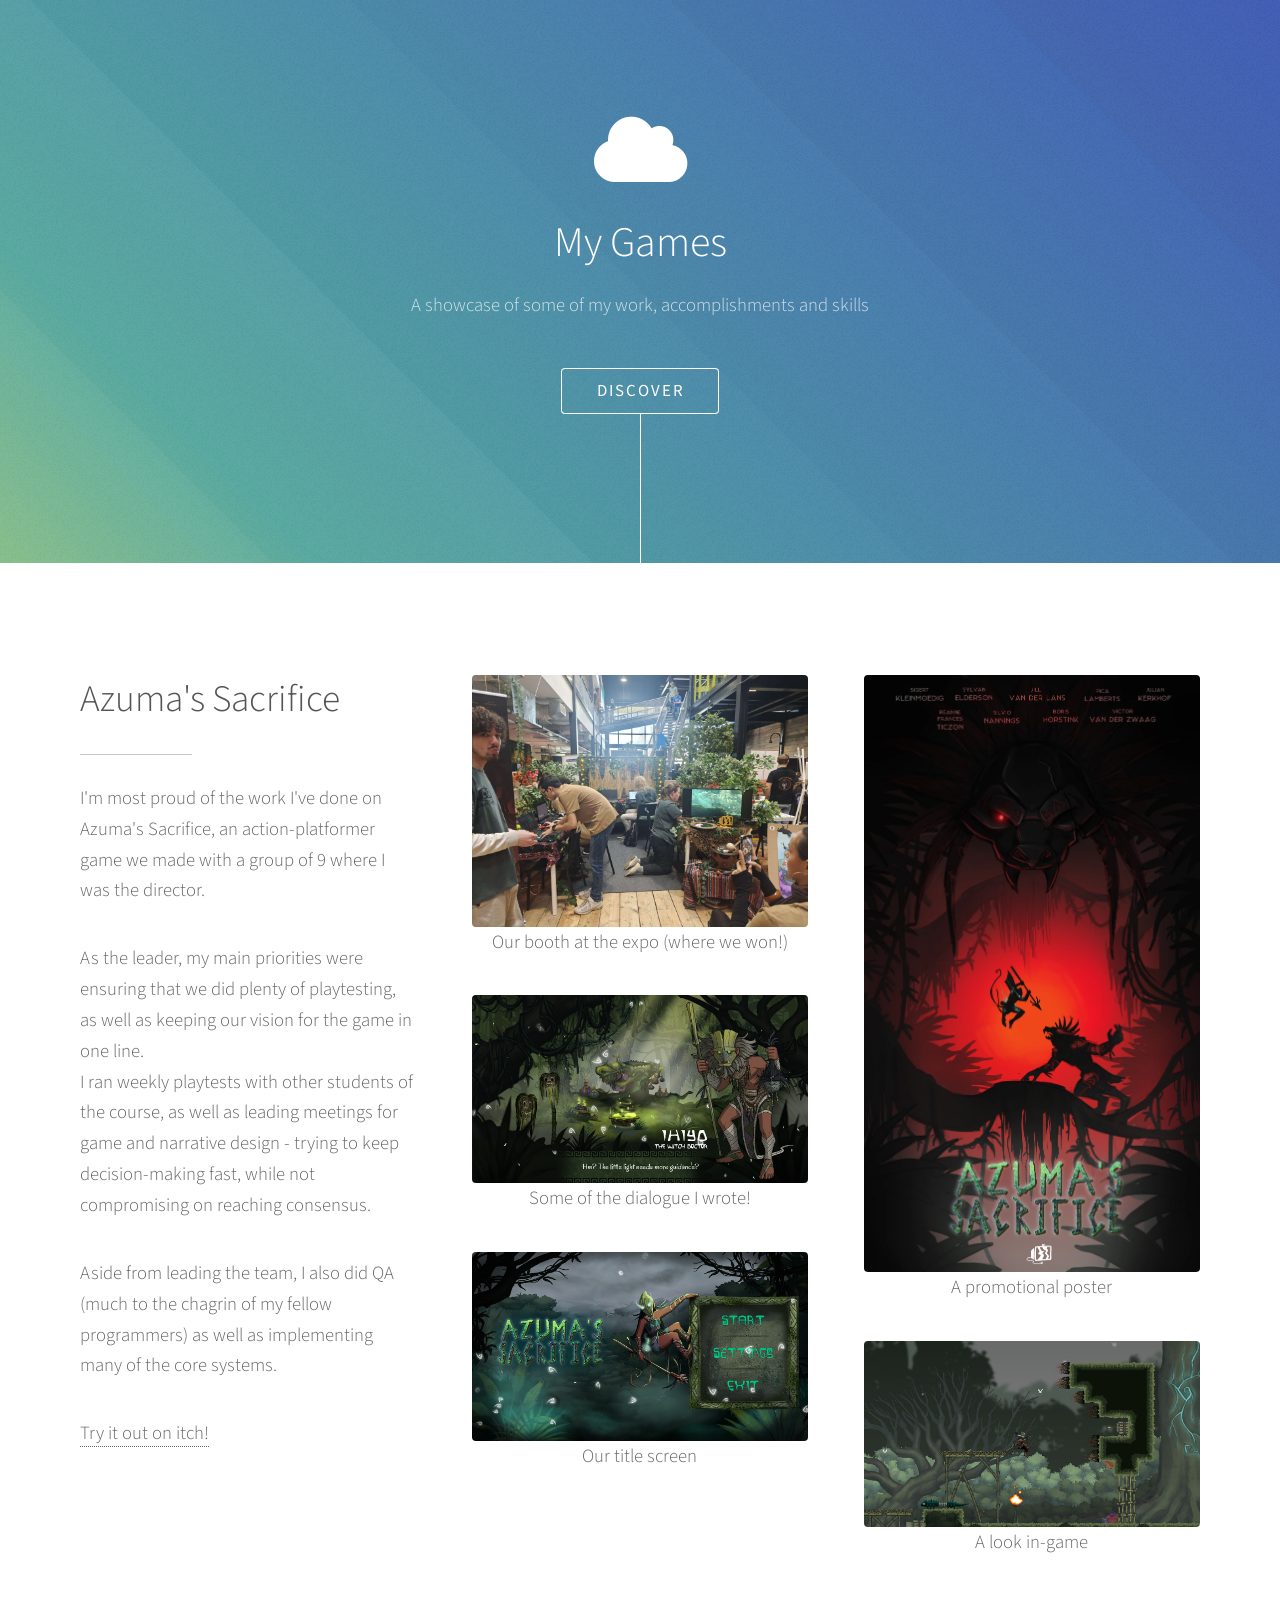
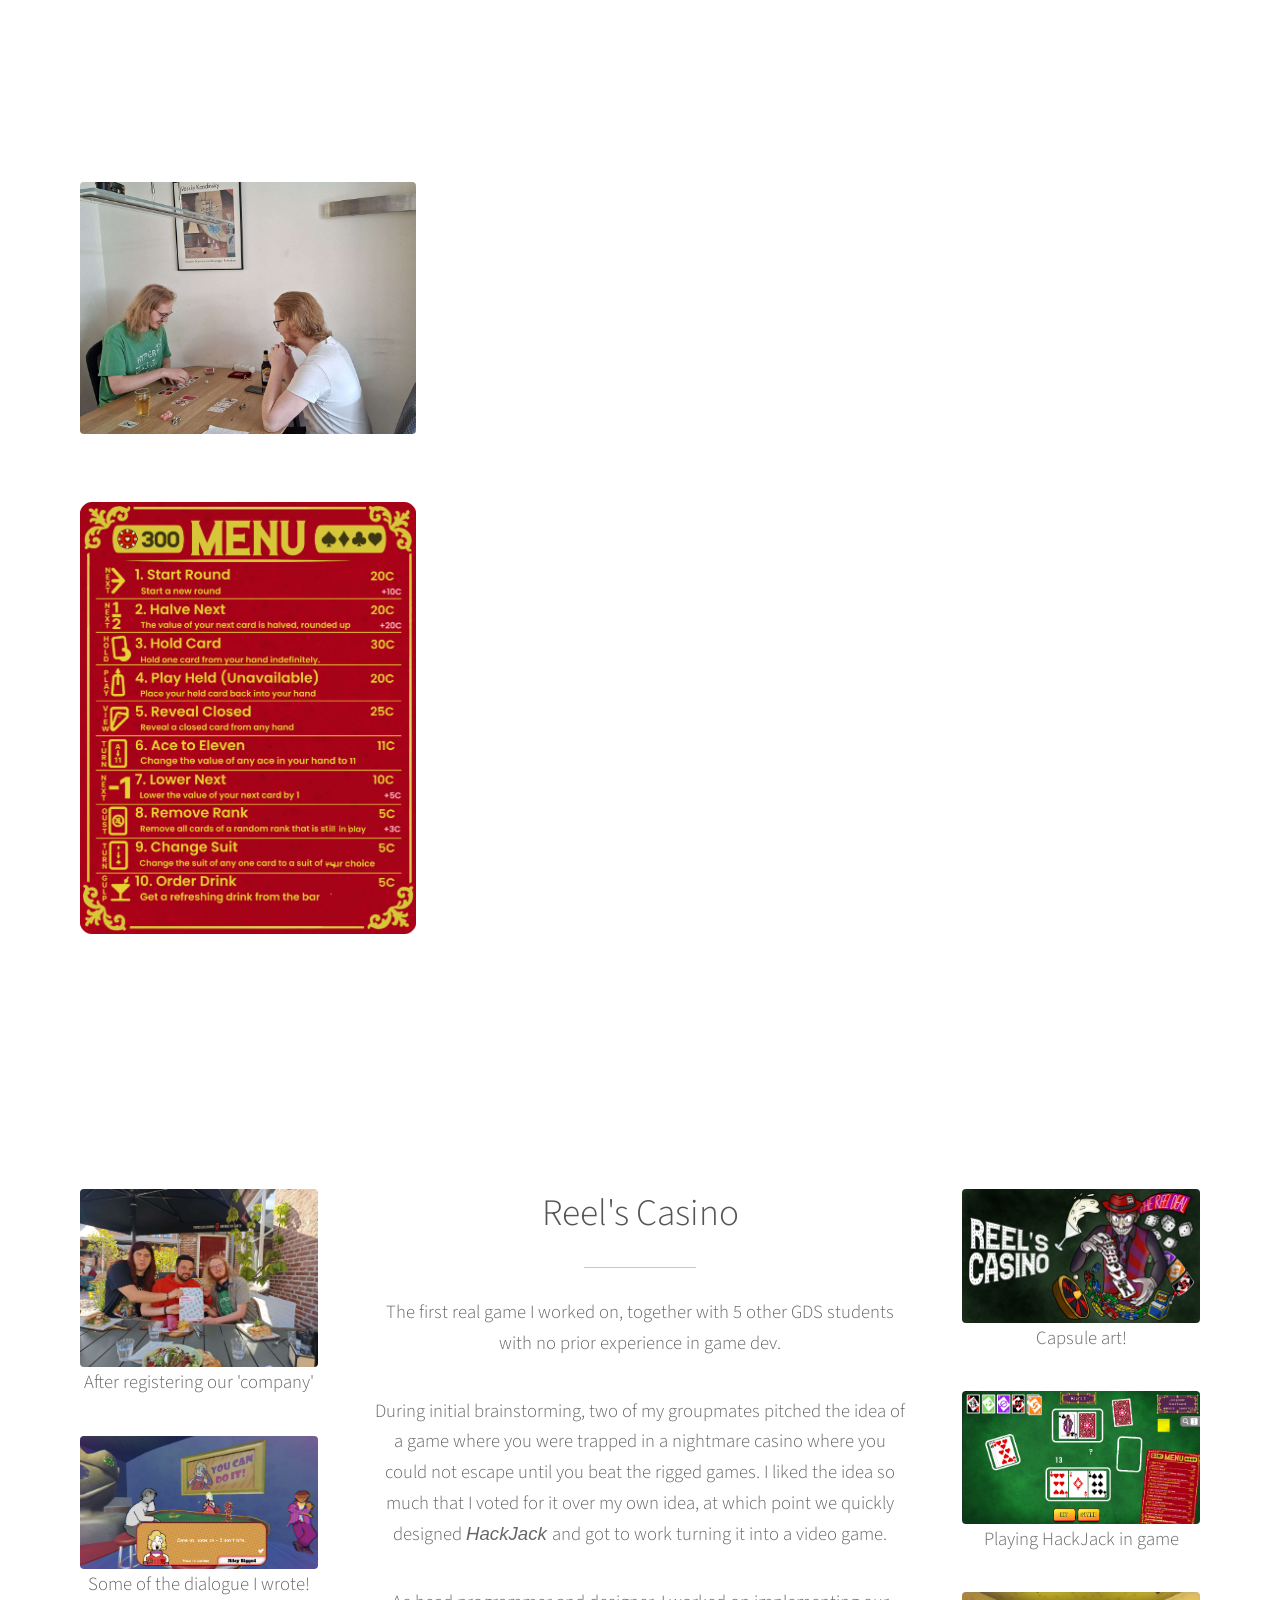
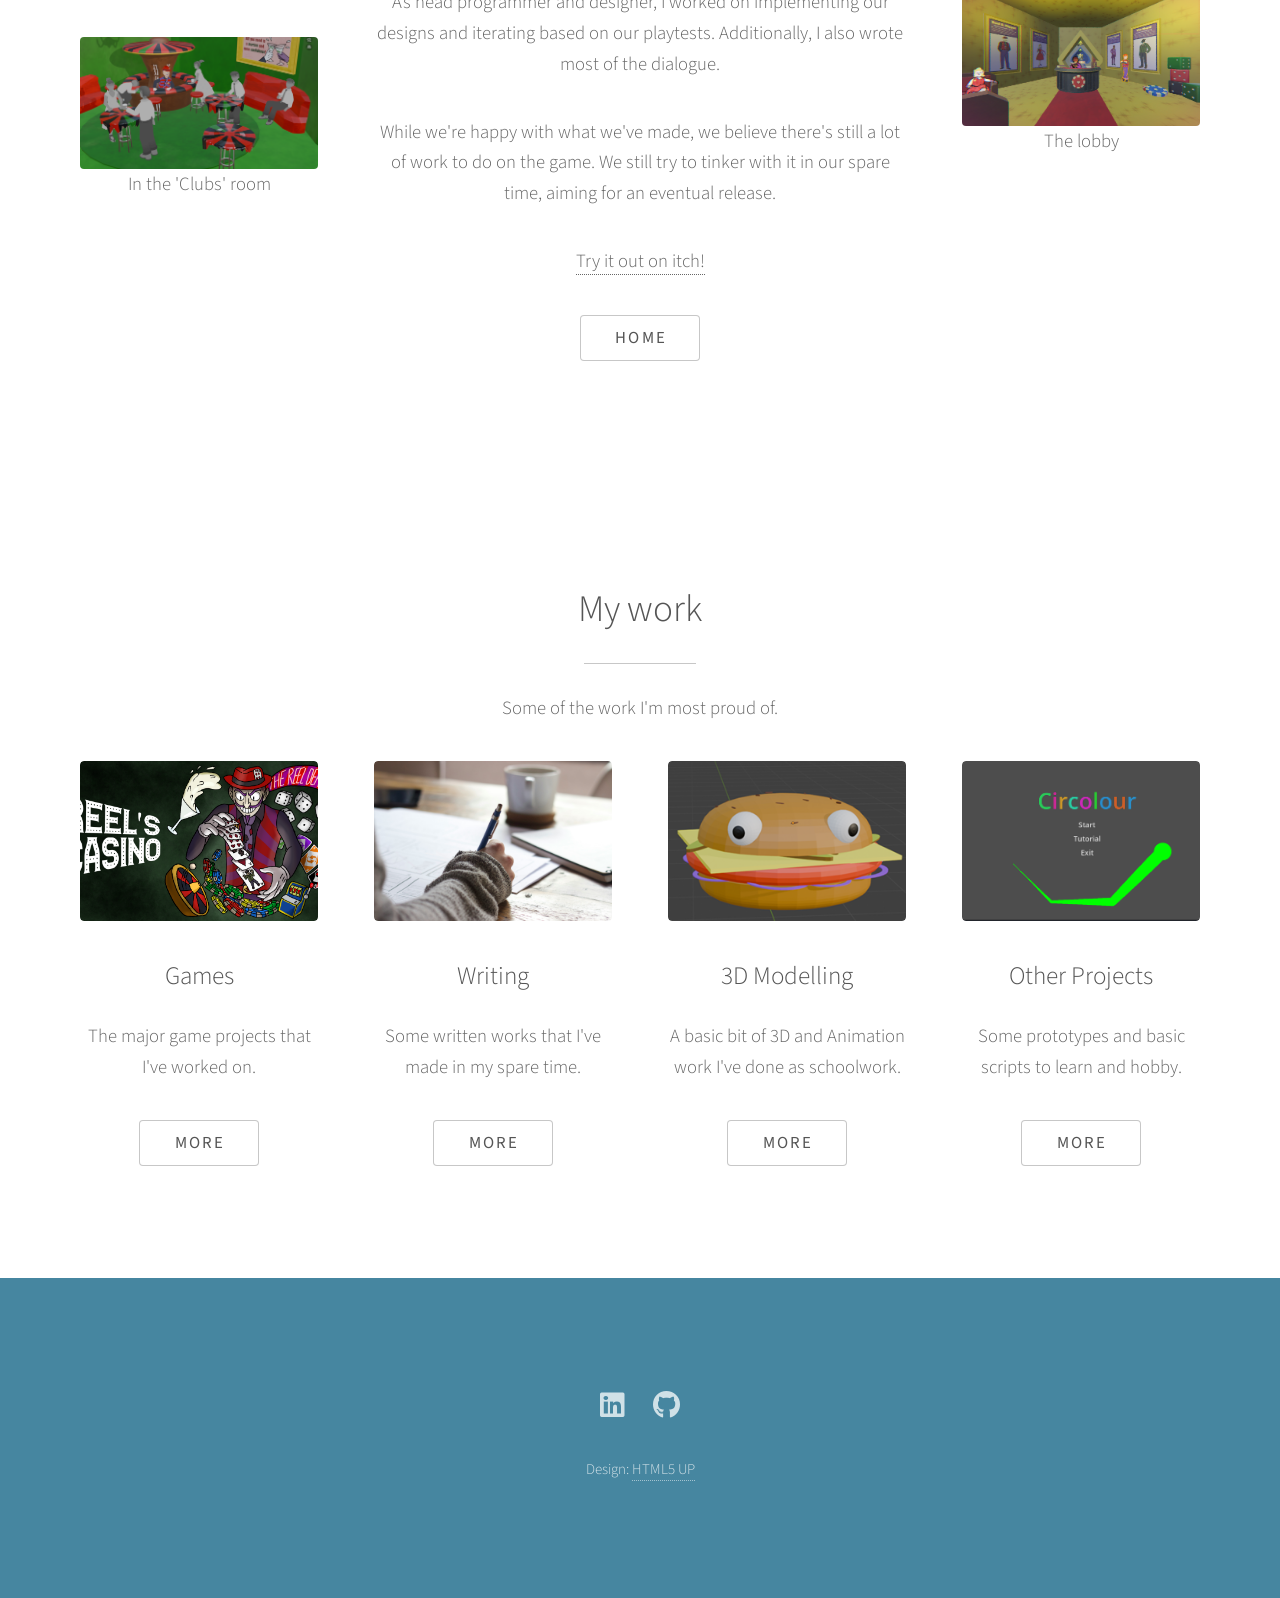
==== commit a20ade3f: "finished games page" ====
--- a/games.html
+++ b/games.html
@@ -32,17 +32,35 @@
 					<div class="row gtr-150">
 						<div class="col-4 col-12-medium">
 							<header class="major">
-								<h2>About me</h2>
+								<h2>Azuma's Sacrifice</h2>
 							</header>
-							<p> My name is Sylvan, a game developer specialising in design and programming. I fell in love with the field a little over a year ago when I started the Game Development & Simulation minor at de Haagse Hogeschool and have done little else since. </p>
-							<p> I've now chosen to graduate with a major in Game Development & Simulation and am currently in my final year. </p>
-						</div>
-						<div class="col-4 col-12-medium imp-medium">
-							<span class="image fit"><img src="images/expo.jpg" alt="" /></span>
-							<p> Our booth at the expo </p>
-						</div>
-						<div class="col-4 col-12-medium imp-medium">
-							<span class="image fit"><img src="images/expo.jpg" alt="" /></span>
+							<p> I'm most proud of the work I've done on Azuma's Sacrifice, an action-platformer game we made with a group of 9 where I was the director. </p>
+							<p> 
+								As the leader, my main priorities were ensuring that we did plenty of playtesting, as well as keeping our vision for the game in one line.
+								</br> I ran weekly playtests with other students of the course, as well as leading meetings for game and narrative design - trying to keep decision-making fast, while not compromising on reaching consensus.
+							</p>
+							<p> Aside from leading the team, I also did QA (much to the chagrin of my fellow programmers) as well as implementing many of the core systems. </p>
+							<p> <a href="https://coasttoach.itch.io/azumas-sacrifice"> Try it out on itch! </a> </p>
+						</div>
+						<div class="col-8 col-12-medium">
+							<div class="row gtr-150">
+								<div class="col-6 col-12-medium imp-medium">
+									<span class="image fit"><img src="images/azumabooth.jpg" alt="" /></span>
+									<p> Our booth at the expo (where we won!) </p>
+									<!-- <span class="image fit"><img src="images/azumastudio.jpg" alt="" /></span>
+									<p> Setting up for a playtest </p> -->
+									<span class="image fit"><img src="images/witch_doctor.png" alt="" /></span>
+									<p> Some of the dialogue I wrote! </p>
+									<span class="image fit"><img src="images/azumamainpage.png" alt="" /></span>
+									<p> Our title screen </p>
+								</div>
+								<div class="col-6 col-12-medium imp-medium">
+									<span class="image fit"><img src="images/azumaposter.webp" alt="" /></span>
+									<p> A promotional poster </p>
+									<span class="image fit"><img src="images/azumagameplay.png" alt="" /></span>
+									<p> A look in-game </p>
+								</div>
+							</div>
 						</div>
 					</div>
 				</div>
@@ -52,28 +70,94 @@
 			<section id="two" class="main style2">
 				<div class="container">
 					<div class="row gtr-150">
-						<div class="col-6 col-12-medium">
-							<ul class="major-icons">
-								<li><span class="icon solid style1 major fa-code"></span></li>
-								<li><span class="icon solid style2 major fa-bolt"></span></li>
-								<li><span class="icon solid style3 major fa-camera-retro"></span></li>
-								<li><span class="icon solid style4 major fa-cog"></span></li>
-								<li><span class="icon solid style5 major fa-desktop"></span></li>
-								<li><span class="icon solid style6 major fa-calendar"></span></li>
-							</ul>
+						<div class="col-4 col-12-medium">
+							<div class="row gtr-150">
+								<div class="col-12 col-12-medium imp-medium">
+									<span class="image fit"><img src="images/hackjackplaytesting.jpg" alt="" /></span>
+									<p> Playtesting! </p>
+								</div>
+								<div class="col-12 col-12-medium imp-medium">
+									<span class="image fit"><img src="images/menu_reel_example.png" alt="" /></span>
+									<p> The player's "Menu" of powers </p>
+								</div>
+							</div>
+						</div>
+						<div class="col-8 col-12-medium">
+							<header class="major">
+								<h2>HackJack</h2>
+							</header>
+							<p> 
+								When we first started work on <i> Reel's Casino </i>, we needed to make a 'casino game' 
+								that felt rigged to the player, while actually being well-balanced and strategic.
+							</p>
+							<p>
+								We started with a simple idea: what if you were playing a game of blackjack, but the dealer suddenly pulled out Uno cards?
+								We came up with some basic game rules, then tried it out using a paper prototype. The immediate conclusion: the game was terribly balanced and the player always won.
+							</p>
+							<p>
+								I took it home and tried addressing the issues one by one - like how to keep the game random letting players win just off variance for example.
+								Then, after implementing these changes and a bit more iteration with the group, we ended up in a few days with a game so fun we weren't doing our other coursework anymore.
+							</p>
+							<p>
+								While it still took a lot more playtesting and iteration, including on two different variants, 
+								it's a game I'm too happy with not to mention on it's own - even if it was only meant to be a part of <i> Reel's Casino </i>.
+							</p>
+						</div>
+					</div>
+				</div>
+			</section>
+
+		<!-- One dash two -->
+
+		<section id="one" class="main style1 special">
+				<div class="container">
+					<div class="row gtr-150">
+						<div class="col-3 col-12-medium">
+							<span class="image fit"><img src="images/registering.jpg" alt="" /></span>
+							<p> After registering our 'company' </p>
+							
+							<span class="image fit"><img src="images/reeldialogue.png" alt="" /></span>
+							<p> Some of the dialogue I wrote! </p>
+							
+							<span class="image fit"><img src="images/casino.png" alt="" /></span>
+							<p> In the 'Clubs' room </p>
 						</div>
 						<div class="col-6 col-12-medium">
 							<header class="major">
-								<h2>My skillset</h2>
+								<h2>Reel's Casino</h2>
 							</header>
-							<p>I've been studying computer science for almost 4 years, and in that time I've gained familiarity with many different languages, whether it's C#, Java, Python, C++.</p>
-							<p>
-								Since picking up game development, I've been working mainly in GDScript, but I've worked with C# in Unity and am currently working in Unreal with C++. 
-								I have a personal philosophy that you only need to understand the flow of programming, so I'm never afraid to try out a new language. It's just a matter of picking up syntax.
-							</p>
-							<p>While I'm mainly a programmer by trade, I also love writing for and designing games. I simply cannot let poor writing and design slip into a game under my watch, and it's something I often cannot stop thinking about while making games - even in my free time.</p>
-						</div>
-					</div>
+							<p> 
+								The first real game I worked on, together with 5 other GDS students with no prior experience in game dev. 
+							</p>
+							<p> 
+								During initial brainstorming, two of my groupmates pitched the idea of a game where you were trapped in a nightmare casino where you could not escape until you beat the rigged games.
+								I liked the idea so much that I voted for it over my own idea, at which point we quickly designed <i> HackJack </i> and got to work turning it into a video game.
+							</p>
+							<p>
+								As head programmer and designer, I worked on implementing our designs and iterating based on our playtests. Additionally, I also wrote most of the dialogue.
+							</p>
+							<p>
+								While we're happy with what we've made, we believe there's still a lot of work to do on the game. 
+								We still try to tinker with it in our spare time, aiming for an eventual release.
+							</p>
+							<p> <a href="https://cinnamondinos.itch.io/reels-casino"> Try it out on itch! </a> </p>
+						</div>
+						<div class="col-3 col-12-medium">
+							<span class="image fit"><img src="images/reels.png" alt="" /></span>
+							<p> Capsule art! </p>
+							
+							<span class="image fit"><img src="images/hackjackingame.png" alt="" /></span>
+							<p> Playing HackJack in game </p>
+							
+							<span class="image fit"><img src="images/reellobby.png" alt="" /></span>
+							<p> The lobby </p>
+						</div>
+					</div>
+					<footer class="major">
+						<ul class="actions special">
+							<li><a href="index.html" class="button">Home</a></li>
+						</ul>
+					</footer>
 				</div>
 			</section>
 
--- a/assets/css/main.css
+++ b/assets/css/main.css
@@ -2836,6 +2836,11 @@
 			background: #fff;
 		}
 
+			.main.style1 .image + p {
+				text-align: center;
+				margin-top: -2em;
+			}
+
 		.main.style2 {
 			background-color: #333;
 			color: rgba(255, 255, 255, 0.75);
@@ -2851,6 +2856,11 @@
 				.main.style2 a:hover {
 					color: #ffffff;
 				}
+			
+			.main.style2 .image + p {
+				text-align: center;
+				margin-top: -2em;
+			}
 
 			.main.style2 h1, .main.style2 h2, .main.style2 h3, .main.style2 h4, .main.style2 h5, .main.style2 h6, .main.style2 strong, .main.style2 b {
 				color: #ffffff;
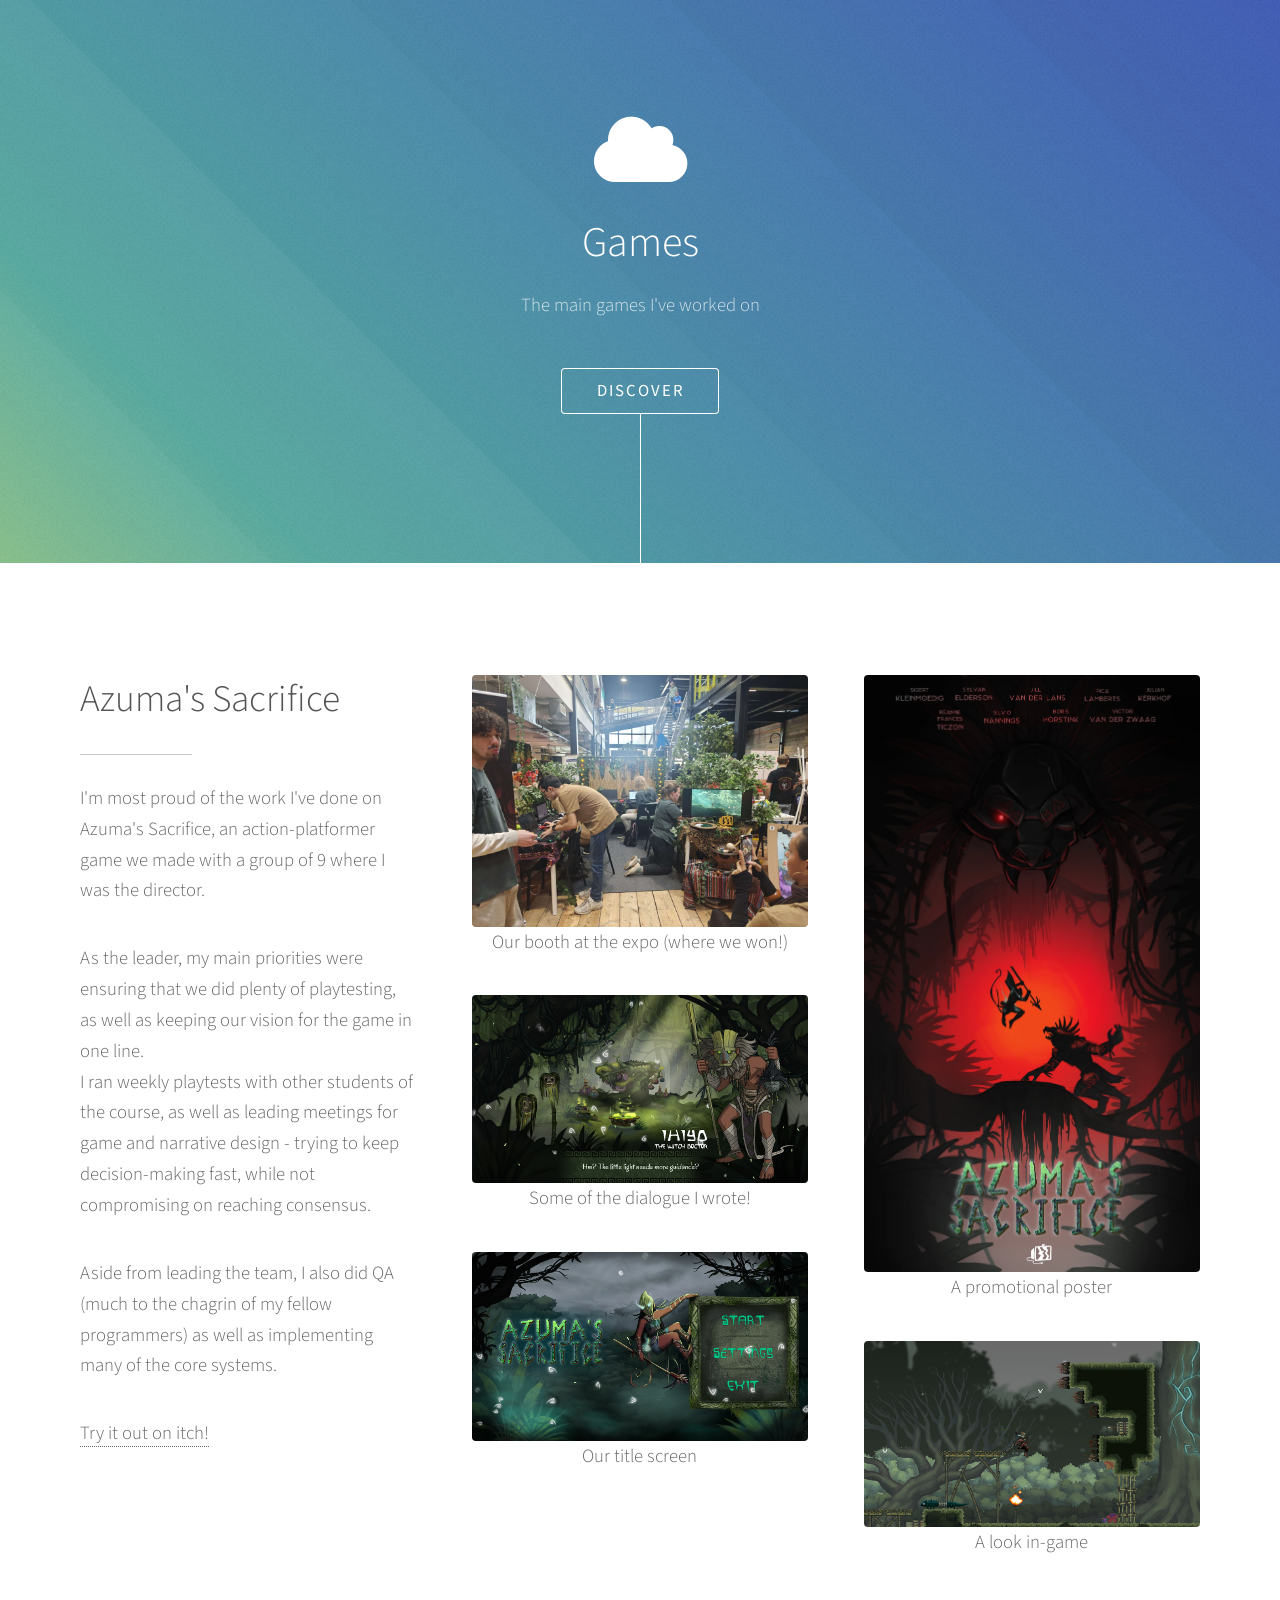
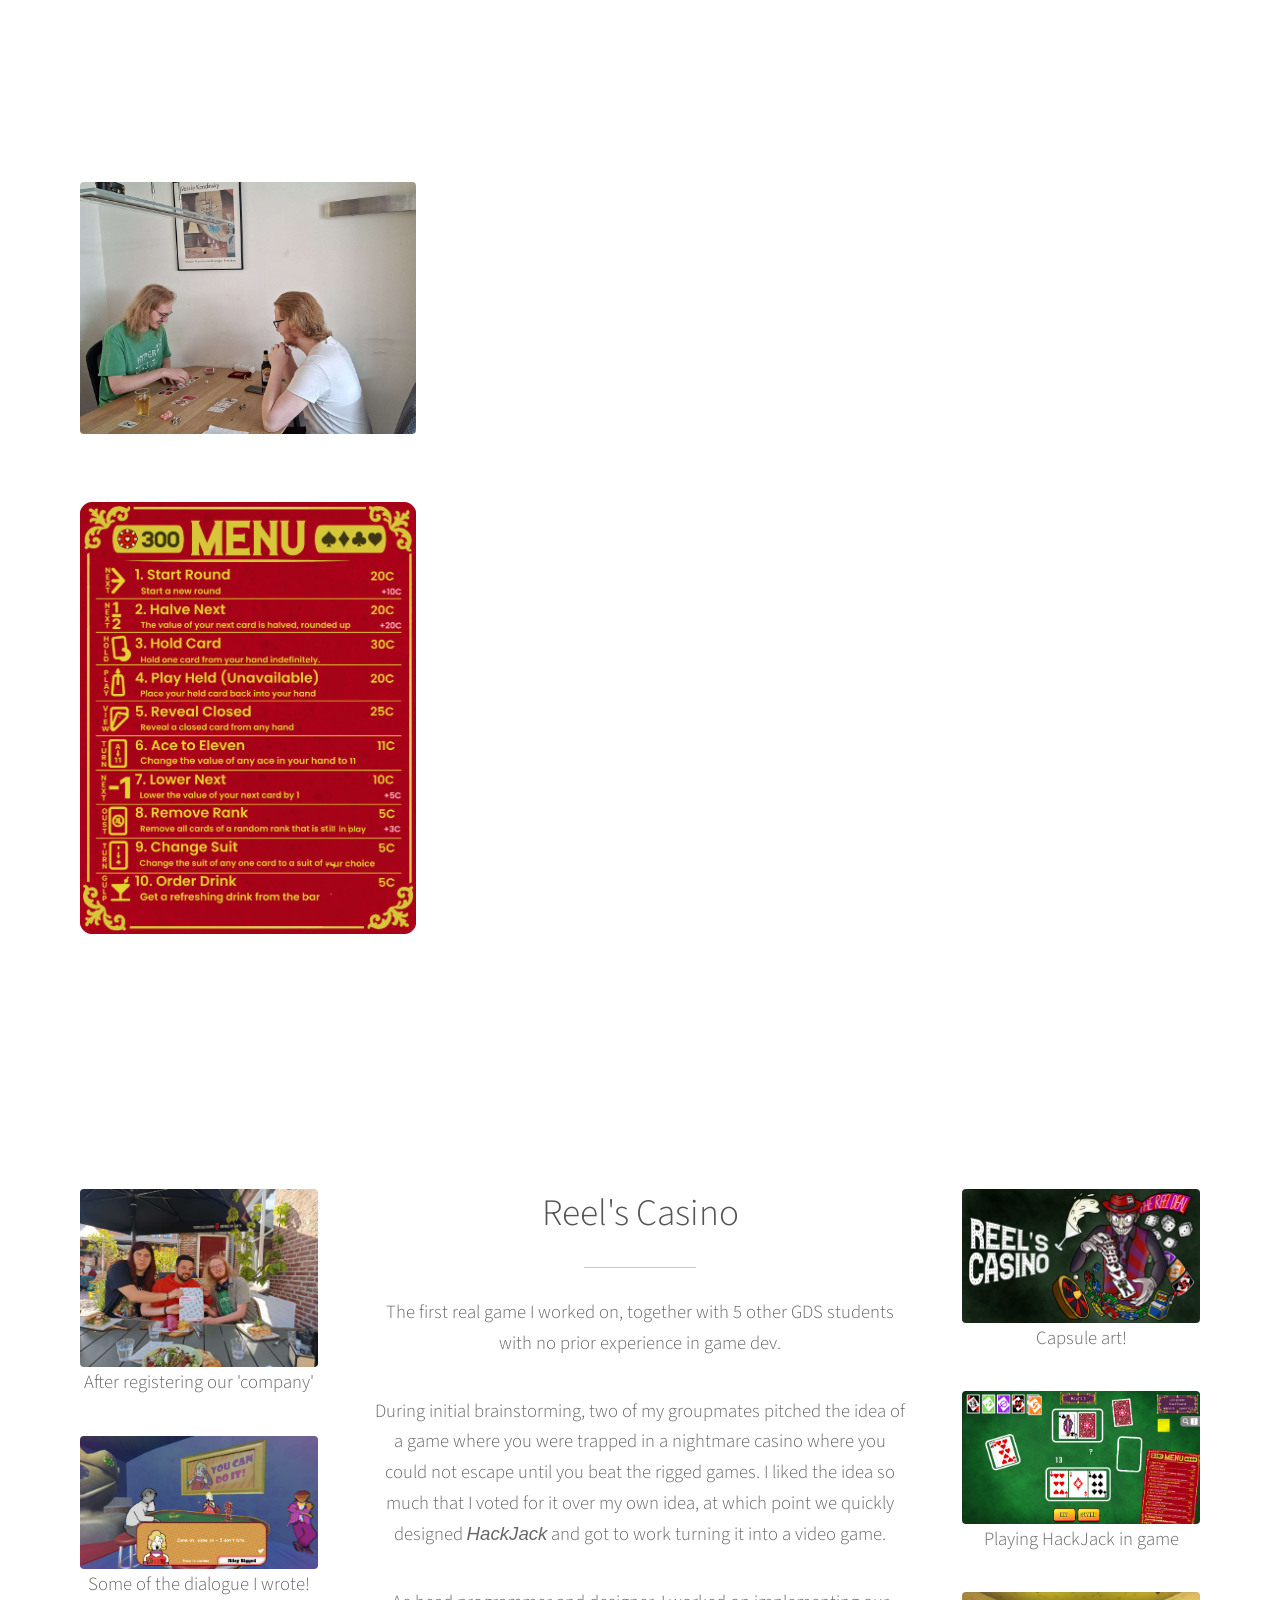
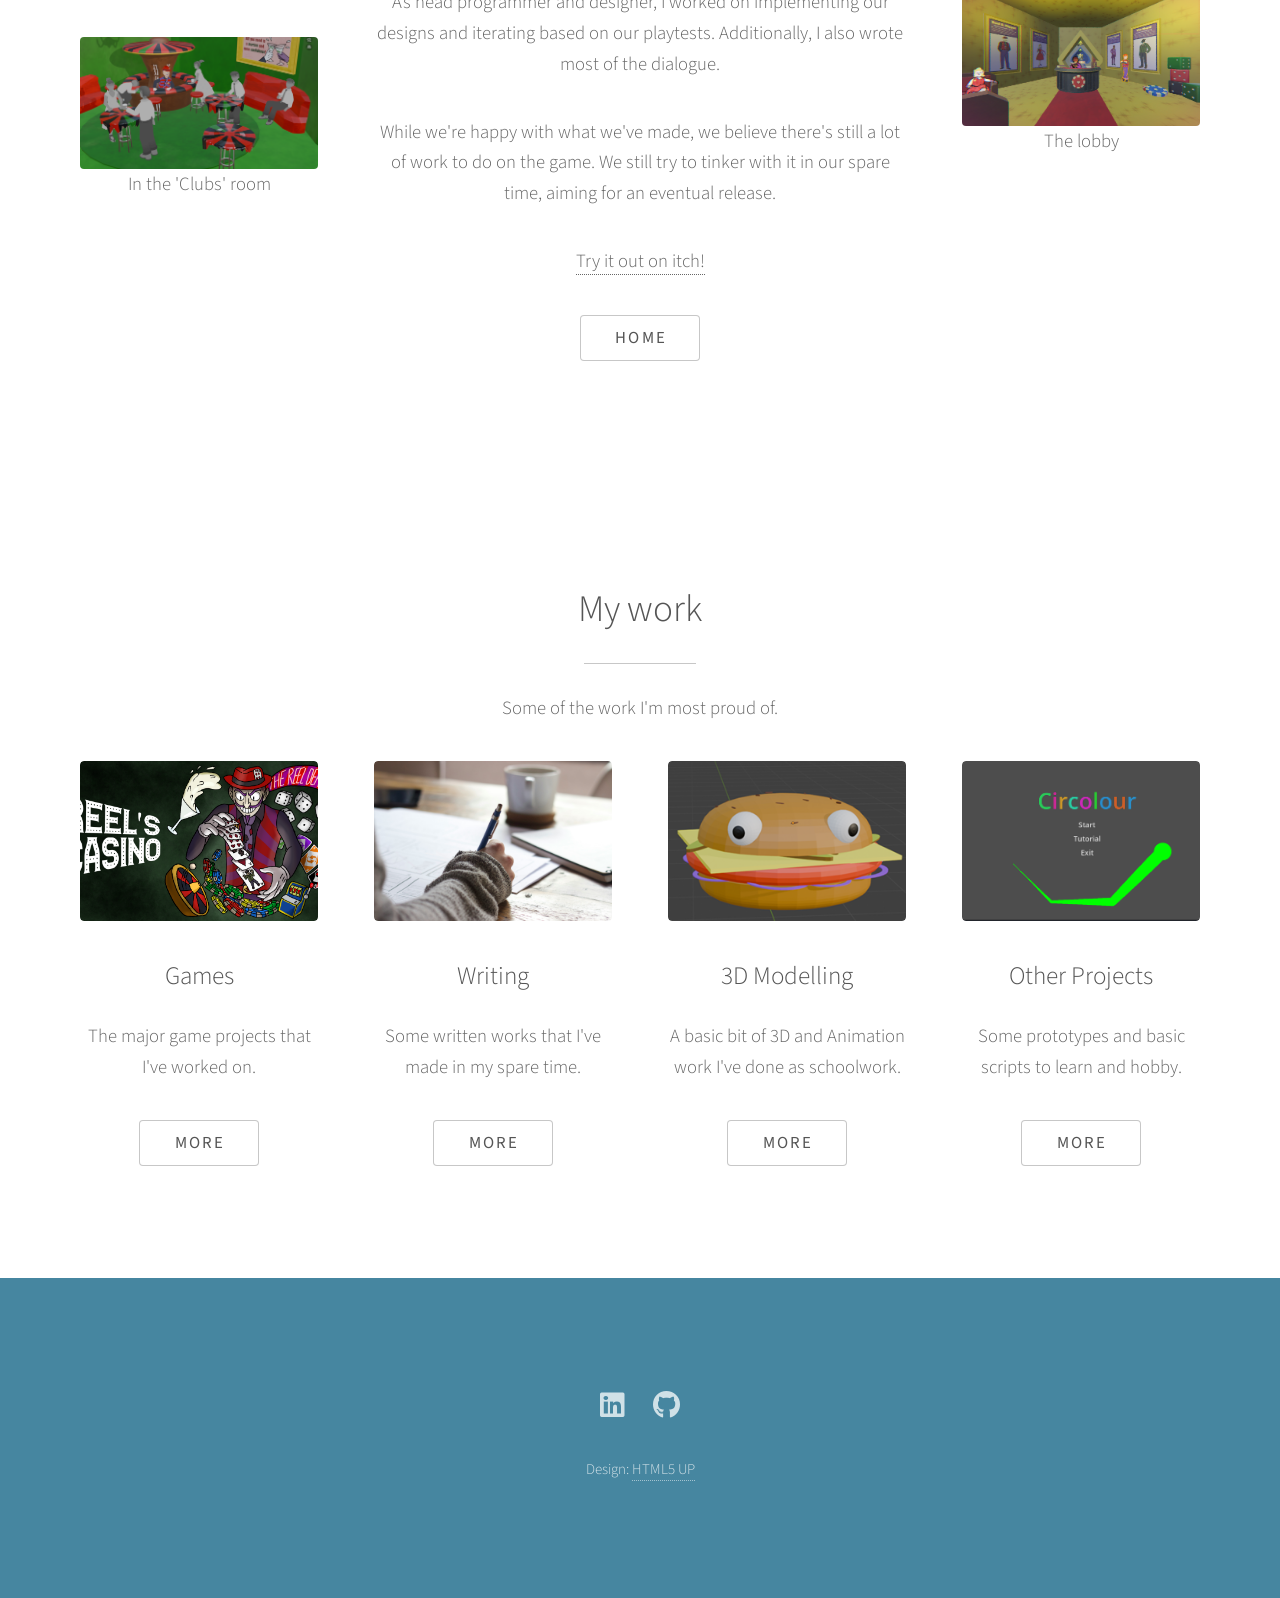
==== commit efc6e472: "fixed some trailing spaces" ====
--- a/games.html
+++ b/games.html
@@ -18,8 +18,8 @@
 			<section id="header">
 				<div class="inner">
 					<span class="icon solid major fa-cloud"></span>
-					<h1>My Games</h1>
-					<p>A showcase of some of my work, accomplishments and skills</p>
+					<h1>Games</h1>
+					<p>The main games I've worked on</p>
 					<ul class="actions special">
 						<li><a href="#one" class="button scrolly">Discover</a></li>
 					</ul>
@@ -87,7 +87,7 @@
 								<h2>HackJack</h2>
 							</header>
 							<p> 
-								When we first started work on <i> Reel's Casino </i>, we needed to make a 'casino game' 
+								When we first started work on <i>Reel's Casino</i>, we needed to make a 'casino game' 
 								that felt rigged to the player, while actually being well-balanced and strategic.
 							</p>
 							<p>
@@ -100,7 +100,7 @@
 							</p>
 							<p>
 								While it still took a lot more playtesting and iteration, including on two different variants, 
-								it's a game I'm too happy with not to mention on it's own - even if it was only meant to be a part of <i> Reel's Casino </i>.
+								it's a game I'm too happy with not to mention on it's own - even if it was only meant to be a part of <i>Reel's Casino</i>.
 							</p>
 						</div>
 					</div>
@@ -131,7 +131,7 @@
 							</p>
 							<p> 
 								During initial brainstorming, two of my groupmates pitched the idea of a game where you were trapped in a nightmare casino where you could not escape until you beat the rigged games.
-								I liked the idea so much that I voted for it over my own idea, at which point we quickly designed <i> HackJack </i> and got to work turning it into a video game.
+								I liked the idea so much that I voted for it over my own idea, at which point we quickly designed <i>HackJack</i> and got to work turning it into a video game.
 							</p>
 							<p>
 								As head programmer and designer, I worked on implementing our designs and iterating based on our playtests. Additionally, I also wrote most of the dialogue.
